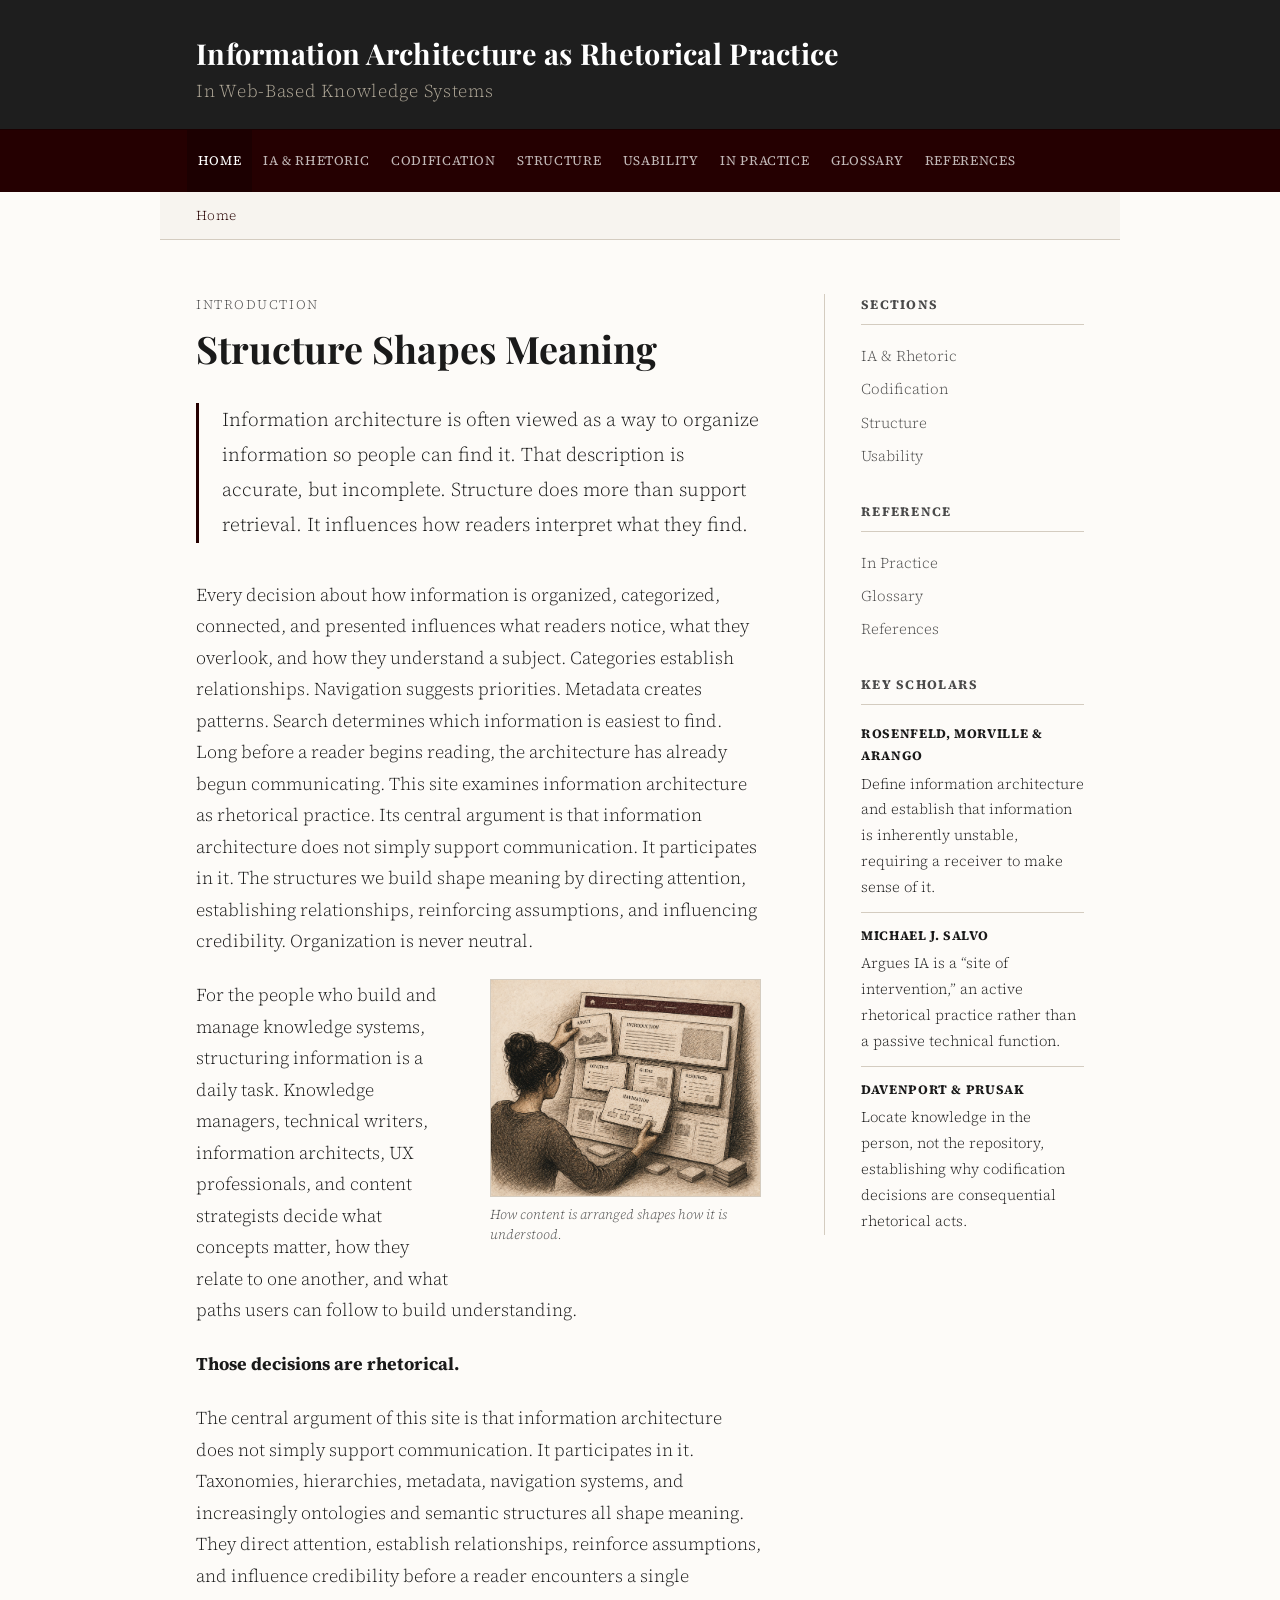
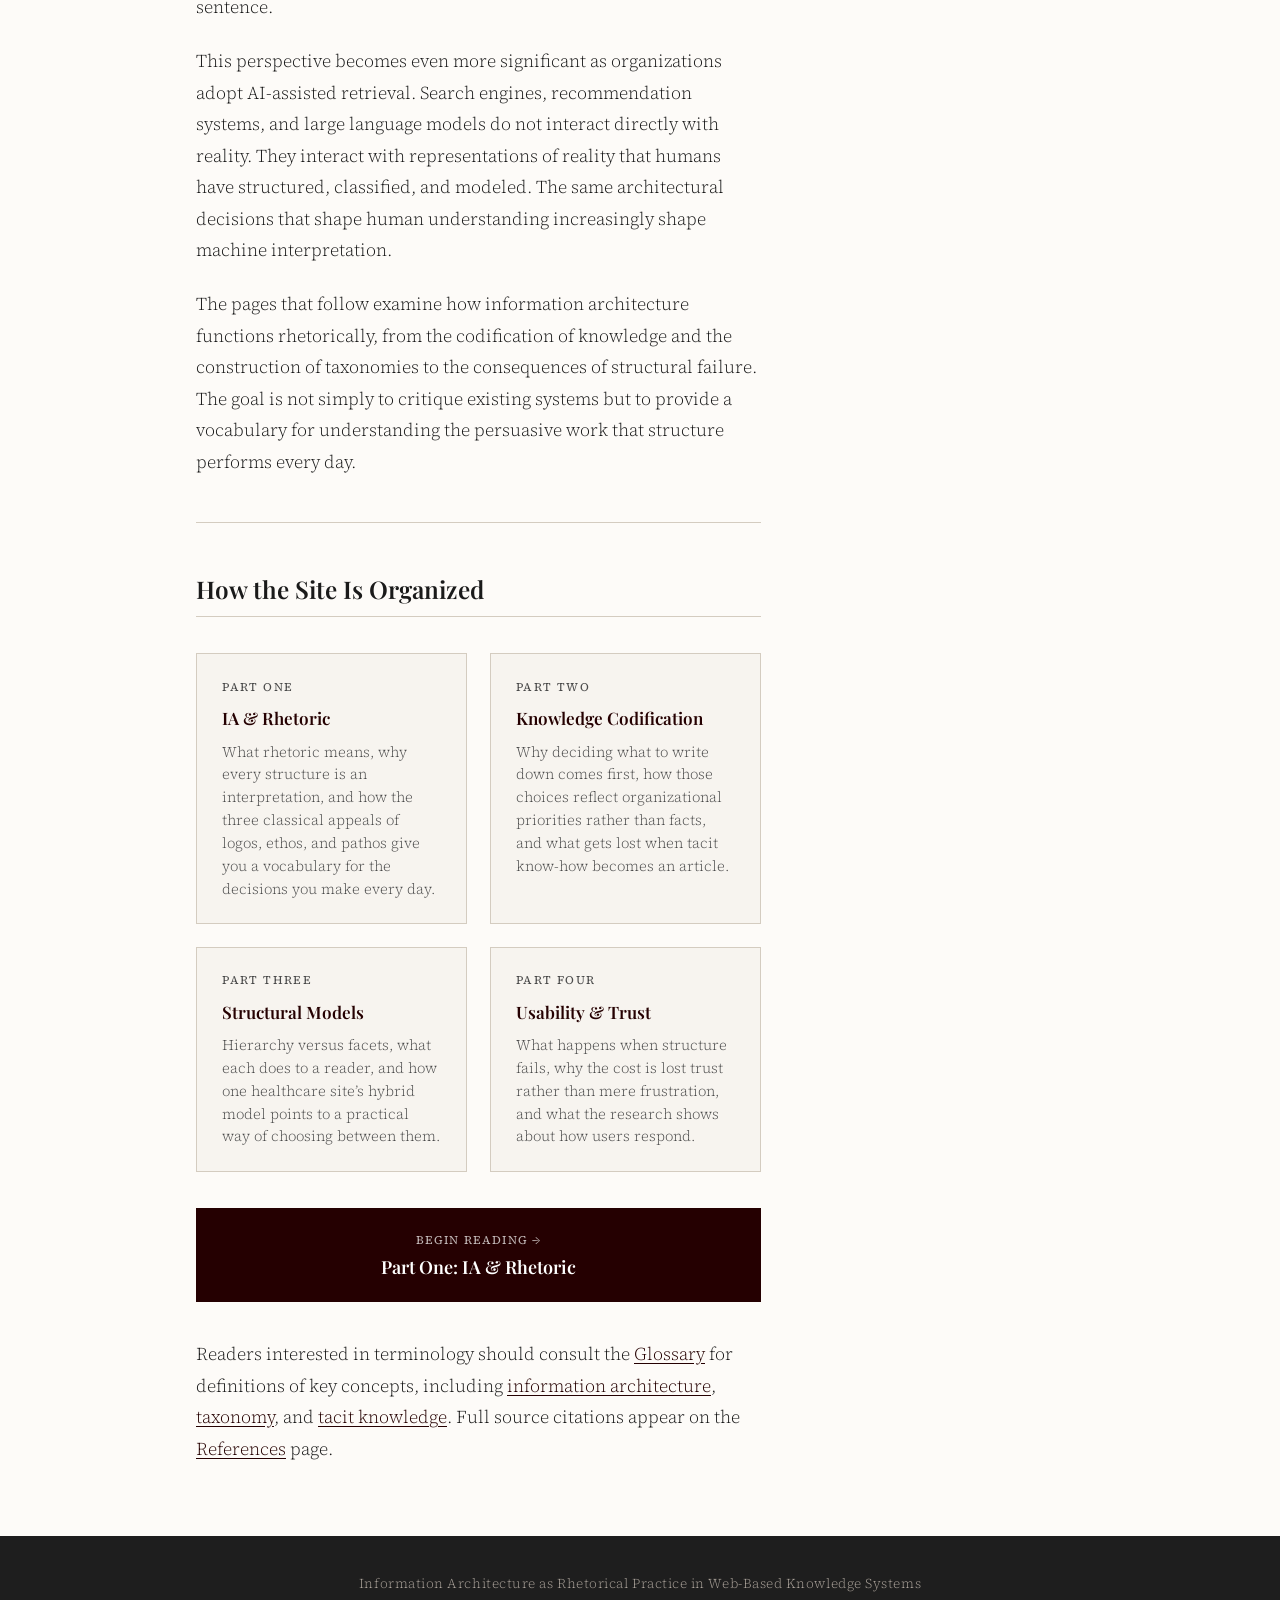
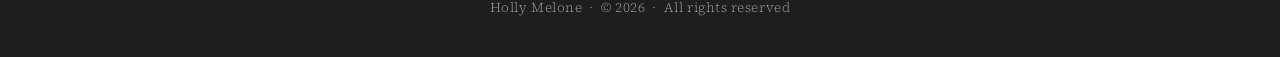
==== index.html @ 1fc8efa9 "Update index.html" ====
<!DOCTYPE html>
<html lang="en">
<head>
  <meta charset="UTF-8">
  <meta name="viewport" content="width=device-width, initial-scale=1.0">
  <meta name="description" content="An exploration of information architecture as rhetorical practice in web-based knowledge systems.">
  <meta name="author" content="Holly Melone">
  <meta name="copyright" content="© 2026. All rights reserved.">
  <meta name="keywords" content="information architecture, rhetoric, knowledge management, technical communication, web design">
  <title>Information Architecture as Rhetorical Practice</title>
  <link rel="stylesheet" href="style.css">
</head>
<body>
  <a class="skip-link" href="#main-content">Skip to main content</a>

  <header id="site-header">
    <div class="header-inner">
      <a class="site-title" href="index.html">Information Architecture as Rhetorical Practice</a>
      <p class="site-subtitle">In Web-Based Knowledge Systems</p>
    </div>
  </header>

  <nav id="main-nav" aria-label="Main navigation">
    <ul>
      <li><a href="index.html" class="active">Home</a></li>
      <li><a href="ia-and-rhetoric.html">IA &amp; Rhetoric</a></li>
      <li><a href="knowledge-codification.html">Codification</a></li>
      <li><a href="structural-models.html">Structure</a></li>
      <li><a href="usability-trust.html">Usability</a></li>
      <li><a href="ia-demo.html">In Practice</a></li>
      <li><a href="glossary.html">Glossary</a></li>
      <li><a href="works-cited.html">References</a></li>
    </ul>
  </nav>

  <nav class="breadcrumbs" aria-label="Breadcrumb">
    <span>Home</span>
  </nav>

  <div class="page-wrap">
    <main id="main-content">
      <p class="section-label">Introduction</p>
      <h1>Structure Shapes Meaning</h1>

      <p class="lede">Information architecture is often viewed as a way to organize information so people can find it. That description is accurate, but incomplete. Structure does more than support retrieval. It influences how readers interpret what they find.</p>

      <p>Every decision about how information is organized, categorized, connected, and presented influences what readers notice, what they overlook, and how they understand a subject. Categories establish relationships. Navigation suggests priorities. Metadata creates patterns. Search determines which information is easiest to find. Long before a reader begins reading, the architecture has already begun communicating.

        This site examines information architecture as rhetorical practice. Its central argument is that information architecture does not simply support communication. It participates in it. The structures we build shape meaning by directing attention, establishing relationships, reinforcing assumptions, and influencing credibility. Organization is never neutral.</p>

      <figure class="float-right" style="width:48%; margin: 0 0 1.25rem 1.75rem;">
        <img src="images/shaping_info.png" alt="A person arranging labeled content cards onto a website wireframe board, illustrating information architecture as an active design practice" style="width:100%; height:auto; display:block;">
        <figcaption>How content is arranged shapes how it is understood.</figcaption>
      </figure>
      
      <p>For the people who build and manage knowledge systems, structuring information is a daily task. Knowledge managers, technical writers, information architects, UX professionals, and content strategists decide what concepts matter, how they relate to one another, and what paths users can follow to build understanding.</p>

      <p><strong>Those decisions are rhetorical.</strong></p>

      <p>The central argument of this site is that information architecture does not simply support communication. It participates in it. Taxonomies, hierarchies, metadata, navigation systems, and increasingly ontologies and semantic structures all shape meaning. They direct attention, establish relationships, reinforce assumptions, and influence credibility before a reader encounters a single sentence.</p>

      <p>This perspective becomes even more significant as organizations adopt AI-assisted retrieval. Search engines, recommendation systems, and large language models do not interact directly with reality. They interact with representations of reality that humans have structured, classified, and modeled. The same architectural decisions that shape human understanding increasingly shape machine interpretation.</p>

      <p>The pages that follow examine how information architecture functions rhetorically, from the codification of knowledge and the construction of taxonomies to the consequences of structural failure. The goal is not simply to critique existing systems but to provide a vocabulary for understanding the persuasive work that structure performs every day.</p>

      <hr class="rule">

      <h2>How the Site Is Organized</h2>

      <div class="topic-grid">
        <a class="topic-card" href="ia-and-rhetoric.html">
          <span class="topic-card-num">Part One</span>
          <h3>IA &amp; Rhetoric</h3>
          <p>What rhetoric means, why every structure is an interpretation, and how the three classical appeals of logos, ethos, and pathos give you a vocabulary for the decisions you make every day.</p>
        </a>
        <a class="topic-card" href="knowledge-codification.html">
          <span class="topic-card-num">Part Two</span>
          <h3>Knowledge Codification</h3>
          <p>Why deciding what to write down comes first, how those choices reflect organizational priorities rather than facts, and what gets lost when tacit know-how becomes an article.</p>
        </a>
        <a class="topic-card" href="structural-models.html">
          <span class="topic-card-num">Part Three</span>
          <h3>Structural Models</h3>
          <p>Hierarchy versus facets, what each does to a reader, and how one healthcare site&rsquo;s hybrid model points to a practical way of choosing between them.</p>
        </a>
        <a class="topic-card" href="usability-trust.html">
          <span class="topic-card-num">Part Four</span>
          <h3>Usability &amp; Trust</h3>
          <p>What happens when structure fails, why the cost is lost trust rather than mere frustration, and what the research shows about how users respond.</p>
        </a>
      </div>

      <p class="start-cta">
        <a href="ia-and-rhetoric.html">
          <span class="cta-direction">Begin Reading &rarr;</span>
          <span class="cta-title">Part One: IA &amp; Rhetoric</span>
        </a>
      </p>

      <p>Readers interested in terminology should consult the <a href="glossary.html">Glossary</a> for definitions of key concepts, including <a href="glossary.html#information-architecture">information architecture</a>, <a href="glossary.html#taxonomy">taxonomy</a>, and <a href="glossary.html#tacit-knowledge">tacit knowledge</a>. Full source citations appear on the <a href="works-cited.html">References</a> page.</p>
    </main>

    <aside class="sidebar" aria-label="Site sidebar">
      <h4>Sections</h4>
      <ul>
        <li><a href="ia-and-rhetoric.html">IA &amp; Rhetoric</a></li>
        <li><a href="knowledge-codification.html">Codification</a></li>
        <li><a href="structural-models.html">Structure</a></li>
        <li><a href="usability-trust.html">Usability</a></li>
      </ul>

      <h4>Reference</h4>
      <ul>
        <li><a href="ia-demo.html">In Practice</a></li>
      <li><a href="glossary.html">Glossary</a></li>
        <li><a href="works-cited.html">References</a></li>
      </ul>

      <h4>Key Scholars</h4>
      <div class="key-term-ref">
        <strong>Rosenfeld, Morville &amp; Arango</strong>
        Define information architecture and establish that information is inherently unstable, requiring a receiver to make sense of it.
      </div>
      <div class="key-term-ref">
        <strong>Michael J. Salvo</strong>
        Argues IA is a &ldquo;site of intervention,&rdquo; an active rhetorical practice rather than a passive technical function.
      </div>
      <div class="key-term-ref">
        <strong>Davenport &amp; Prusak</strong>
        Locate knowledge in the person, not the repository, establishing why codification decisions are consequential rhetorical acts.
      </div>
    </aside>
  </div>

  <footer>
    <p>Information Architecture as Rhetorical Practice in Web-Based Knowledge Systems</p>
    <p>Holly Melone &nbsp;·&nbsp; © 2026 &nbsp;·&nbsp; All rights reserved</p>
  </footer>

</body>
</html>
---- style.css ----
/* ============================================================
   Information Architecture as Rhetorical Practice
   Shared Stylesheet — style.css
   ============================================================ */

@import url('https://fonts.googleapis.com/css2?family=Playfair+Display:ital,wght@0,400;0,600;0,700;1,400&family=Source+Serif+4:ital,opsz,wght@0,8..60,300;0,8..60,400;0,8..60,600;1,8..60,300;1,8..60,400&family=Source+Code+Pro:wght@400;600&display=swap');

/* ── Accessibility: skip link & focus indicators ──
   Skip link lets keyboard users bypass the nav and land in main content
   on every page. Hidden until focused, then appears at top-left.
   Custom focus rings ensure every interactive element has a visible
   focus indicator meeting WCAG 2.4.7. */

.skip-link {
  position: absolute;
  top: 0;
  left: 0;
  background: #250001;
  color: #fff;
  padding: 0.65rem 1rem;
  font-family: 'Source Serif 4', Georgia, serif;
  font-size: 0.85rem;
  letter-spacing: 0.05em;
  z-index: 1000;
  transform: translateY(-150%);
  transition: transform 0.15s;
  text-decoration: none;
}

.skip-link:focus {
  transform: translateY(0);
  color: #fff;
  outline: 2px solid #fff;
  outline-offset: -4px;
}

a:focus-visible,
button:focus-visible,
[tabindex]:focus-visible {
  outline: 2px solid #250001;
  outline-offset: 3px;
  border-radius: 1px;
}

header a:focus-visible,
nav#main-nav a:focus-visible,
footer a:focus-visible,
.article-pagination a:focus-visible,
.start-cta a:focus-visible,
.demo-btn:focus-visible {
  outline-color: #f7f4ef;
}

/* ── Variables ── */
:root {
  --ink:        #1a1a1a;
  --ink-light:  #4a4a4a;
  --rule:       #c8bfb0;
  --cream:      #f7f4ef;
  --paper:      #fdfbf8;
  --accent:     #250001;       /* rich mahogany — contrast 18.1:1, WCAG AAA */
  --accent-mid: #3d0002;       /* darker mahogany for hover */
  --nav-accent: #250001;       /* mahogany nav bar */
  --nav-bg:     #1e1e1e;
  --nav-text:   #e8e2d9;
  --nav-hover:  #e8c4c4;       /* warm light for nav hover */
  --pull-bg:    #f0ebe3;
  --border-fine:#d4ccc0;

  --font-display: 'Playfair Display', Georgia, serif;
  --font-body:    'Source Serif 4', Georgia, serif;
  --font-mono:    'Source Code Pro', monospace;

  --max-w: 960px;
  --content-w: 680px;
}

/* ── Reset ── */
*, *::before, *::after { box-sizing: border-box; margin: 0; padding: 0; }

html { font-size: 18px; scroll-behavior: smooth; }

body {
  font-family: var(--font-body);
  font-weight: 300;
  color: var(--ink);
  background-color: var(--paper);
  line-height: 1.75;
}

/* ── Links ── */
a { color: var(--accent); text-decoration: underline; text-underline-offset: 3px; }
a:hover { color: var(--accent-mid); }

/* ── Header ── */
#site-header {
  background-color: var(--nav-bg);
  padding: 0;
}

.header-inner {
  max-width: var(--max-w);
  margin: 0 auto;
  padding: 2rem 2rem 1.25rem;
  display: flex;
  flex-direction: column;
  gap: 0.25rem;
}

.site-title {
  font-family: var(--font-display);
  font-size: 1.6rem;
  font-weight: 700;
  color: #fff;
  letter-spacing: 0.01em;
  text-decoration: none;
  line-height: 1.2;
}

.site-title:hover { color: var(--nav-hover); }

.site-subtitle {
  font-family: var(--font-body);
  font-size: 1rem;
  font-weight: 300;
  color: #b0a898;
  letter-spacing: 0.04em;
}

/* ── Navigation Bar ── */
#main-nav {
  background-color: var(--nav-accent);
  border-top: 1px solid #1a0001;
}

#main-nav ul {
  max-width: var(--max-w);
  margin: 0 auto;
  list-style: none;
  display: flex;
  flex-wrap: wrap;
  padding: 0 1.5rem;
}

#main-nav ul li a {
  display: block;
  padding: 1.1rem 0.6rem;
  color: rgba(255,255,255,0.72);
  font-family: var(--font-body);
  font-size: 0.72rem;
  font-weight: 400;
  letter-spacing: 0.05em;
  text-transform: uppercase;
  text-decoration: none;
  transition: background 0.15s, color 0.15s;
}

#main-nav ul li a:hover,
#main-nav ul li a.active {
  background-color: rgba(0,0,0,0.25);
  color: #fff;
}

/* ── Breadcrumbs ── */
.breadcrumbs {
  max-width: var(--max-w);
  margin: 0 auto;
  padding: 0.65rem 2rem;
  font-size: 0.75rem;
  color: var(--ink-light);
  letter-spacing: 0.03em;
  border-bottom: 1px solid var(--border-fine);
  background: var(--cream);
}

.breadcrumbs a { color: var(--ink-light); }
.breadcrumbs span { color: var(--accent); }

/* ── Page Layout ── */
.page-wrap {
  max-width: var(--max-w);
  margin: 0 auto;
  padding: 3rem 2rem 4rem;
  display: grid;
  grid-template-columns: 1fr 260px;
  gap: 3.5rem;
  align-items: start;
}

.page-wrap.full-width {
  grid-template-columns: 1fr;
  max-width: var(--content-w);
}

/* ── Main Content ── */
main h1 {
  font-family: var(--font-display);
  font-size: 2.1rem;
  font-weight: 700;
  line-height: 1.2;
  margin-bottom: 1.75rem;
  color: var(--ink);
}

main h2 {
  font-family: var(--font-display);
  font-size: 1.35rem;
  font-weight: 600;
  margin: 2.5rem 0 0.85rem;
  color: var(--ink);
  padding-bottom: 0.3rem;
  border-bottom: 1px solid var(--border-fine);
}

main h3 {
  font-family: var(--font-display);
  font-size: 1.05rem;
  font-weight: 600;
  font-style: italic;
  margin: 1.75rem 0 0.6rem;
  color: var(--ink-light);
}

main p { margin-bottom: 1.25rem; }

main p:last-child { margin-bottom: 0; }

/* When a paragraph follows a .clearfix wrapper (which contains a
   floated figure), the clearfix's table-display ::after can swallow
   the previous paragraph's bottom margin, making the next paragraph
   look glued to the one above. Restore explicit top breathing room. */
main .clearfix + p { margin-top: 1.25rem; }

/* ── Intro / Lede ── */
.lede {
  font-size: 1.08rem;
  line-height: 1.8;
  color: var(--ink);
  border-left: 3px solid var(--accent);
  padding-left: 1.25rem;
  margin-bottom: 2rem;
}

/* ── Topic Cards (Home) ── */
.topic-grid {
  display: grid;
  grid-template-columns: 1fr 1fr;
  gap: 1.25rem;
  margin: 2rem 0;
}

.topic-card {
  border: 1px solid var(--border-fine);
  background: var(--cream);
  padding: 1.25rem 1.4rem;
  text-decoration: none;
  color: var(--ink);
  transition: border-color 0.15s, box-shadow 0.15s;
  display: block;
}

.topic-card:hover {
  border-color: var(--accent);
  box-shadow: 0 2px 8px rgba(139,26,26,0.1);
  color: var(--ink);
  text-decoration: none;
}

.topic-card-num {
  display: block;
  font-family: var(--font-body);
  font-size: 0.65rem;
  font-weight: 400;
  letter-spacing: 0.12em;
  text-transform: uppercase;
  color: var(--ink-light);
  margin-bottom: 0.35rem;
}

.topic-card h3 {
  font-family: var(--font-display);
  font-size: 0.95rem;
  font-weight: 600;
  font-style: normal;
  margin: 0 0 0.4rem;
  color: var(--accent);
}

.topic-card p {
  font-size: 0.82rem;
  line-height: 1.55;
  color: var(--ink-light);
  margin: 0;
}

/* Start-here call to action below the topic grid. The argument is
   designed to be read in sequence; this catches the reader who is
   ready to begin. Same visual language as the article pagination
   buttons so the whole site speaks one button vocabulary. */
.start-cta {
  margin: 1.75rem 0 2rem;
  padding: 0;
  background: transparent;
}

.start-cta a {
  display: block;
  padding: 1.25rem 1.5rem;
  background: var(--accent);
  color: #fff;
  text-decoration: none;
  text-align: center;
  transition: background 0.15s, box-shadow 0.15s;
}

.start-cta a:hover {
  background: #3d0001;
  color: #fff;
  text-decoration: none;
  box-shadow: 0 2px 10px rgba(37, 0, 1, 0.18);
}

.start-cta .cta-direction {
  display: block;
  font-family: var(--font-body);
  font-size: 0.65rem;
  font-weight: 400;
  letter-spacing: 0.1em;
  text-transform: uppercase;
  color: rgba(255, 255, 255, 0.72);
  margin-bottom: 0.3rem;
}

.start-cta .cta-title {
  display: block;
  font-family: var(--font-display);
  font-size: 1rem;
  font-weight: 600;
  color: #fff;
  line-height: 1.3;
}

/* ── Inline pagination at the bottom of each article ──
   Catches the reader at the moment they finish reading and decides
   what to do next. Two buttons — previous and next — both mahogany
   filled to match the homepage CTA. One unified button vocabulary
   across the whole site. */
.article-pagination {
  display: grid;
  grid-template-columns: 1fr 1fr;
  gap: 1rem;
  margin: 3rem 0 0;
  padding-top: 2rem;
  border-top: 1px solid var(--border-fine);
}

.article-pagination a {
  display: block;
  padding: 1.25rem 1.5rem;
  background: var(--accent);
  color: #fff;
  text-decoration: none;
  transition: background 0.15s, box-shadow 0.15s;
}

.article-pagination a:hover {
  background: #3d0001;
  color: #fff;
  text-decoration: none;
  box-shadow: 0 2px 10px rgba(37, 0, 1, 0.18);
}

.article-pagination .pagination-direction {
  display: block;
  font-family: var(--font-body);
  font-size: 0.65rem;
  font-weight: 400;
  letter-spacing: 0.1em;
  text-transform: uppercase;
  color: rgba(255, 255, 255, 0.72);
  margin-bottom: 0.3rem;
}

.article-pagination .pagination-title {
  display: block;
  font-family: var(--font-display);
  font-size: 1rem;
  font-weight: 600;
  color: #fff;
  line-height: 1.3;
}

.article-pagination .pagination-prev {
  text-align: left;
}

.article-pagination .pagination-next {
  text-align: right;
}

/* Wrapper for pagination on pages that don't use .page-wrap > main
   (IA Demo, Glossary, Works Cited). Gives the pagination buttons the
   same max-width and horizontal padding as the page content above. */
.page-pagination-wrap {
  max-width: var(--content-w);
  margin: 0 auto;
  padding: 0 2rem 3rem;
}

.page-pagination-wrap .article-pagination {
  margin-top: 0;
}

/* ── Pull Quotes ── */
.pull-quote {
  float: right;
  width: 44%;
  margin: 0.5rem 0 1.5rem 2rem;
  padding: 1.1rem 1.3rem;
  background: var(--pull-bg);
  border-left: 4px solid var(--accent);
  font-family: var(--font-display);
  font-size: 1.0rem;
  font-style: italic;
  line-height: 1.55;
  color: var(--ink);
  clear: right;
}

.pull-quote cite {
  display: block;
  font-family: var(--font-body);
  font-size: 0.72rem;
  font-style: normal;
  letter-spacing: 0.05em;
  text-transform: uppercase;
  color: var(--ink-light);
  margin-top: 0.65rem;
}

/* ── Figures & Graphics ── */
figure {
  margin: 1.5rem 0 2rem;
}

figure.float-left {
  float: left;
  width: 42%;
  margin: 0.5rem 2rem 1.25rem 0;
}

figure.float-right {
  float: right;
  width: 42%;
  margin: 0.5rem 0 1.25rem 2rem;
}

figure img {
  width: 100%;
  height: auto;
  display: block;
  border: 1px solid var(--border-fine);
}

/* Safety net: any image inside main is capped to its container's width.
   Prevents intrinsic-width images from overflowing the viewport on mobile
   when they lack width/height attributes. */
main img {
  max-width: 100%;
  height: auto;
}

/* Defensive backstop against horizontal scroll on mobile. Even with the
   min-width: 0 fix on main below, this catches any future overflow caused
   by long strings, tables, or content we have not anticipated. Scoped to
   mobile only because overflow-x: hidden can interfere with position: sticky
   on some browsers, and the desktop TOC sidebar relies on sticky. */
@media (max-width: 720px) {
  html, body {
    overflow-x: hidden;
    max-width: 100%;
  }
}

figcaption {
  font-size: 0.75rem;
  color: var(--ink-light);
  line-height: 1.5;
  margin-top: 0.45rem;
  font-style: italic;
}

.clearfix::after {
  content: "";
  display: table;
  clear: both;
}

/* ── Sidebar ── */
aside.sidebar {
  border-left: 1px solid var(--border-fine);
  padding-left: 2rem;
  position: sticky;
  top: 2rem;
}

.sidebar h4 {
  font-family: var(--font-body);
  font-size: 0.72rem;
  letter-spacing: 0.1em;
  text-transform: uppercase;
  color: var(--ink-light);
  margin-bottom: 1rem;
  padding-bottom: 0.4rem;
  border-bottom: 1px solid var(--border-fine);
}

.sidebar ul {
  list-style: none;
  margin-bottom: 1.75rem;
}

.sidebar ul li {
  font-size: 0.83rem;
  margin-bottom: 0.4rem;
}

.sidebar ul li a {
  color: var(--ink-light);
  text-decoration: none;
}

.sidebar ul li a:hover { color: var(--accent); text-decoration: underline; }

/* ── On This Page (TOC block) ──
   Promoted to primary navigation: stronger heading, accent rule on the
   left, larger link text, and an active state driven by the scroll-spy
   script that reports which section is currently in view.
*/
.toc {
  border-left: 3px solid var(--accent);
  padding: 0.25rem 0 0.25rem 1.1rem;
  margin-bottom: 2rem;
  margin-left: -0.25rem;
}

.toc-heading {
  font-family: var(--font-display);
  font-size: 0.95rem;
  font-weight: 600;
  font-style: normal;
  letter-spacing: 0;
  text-transform: none;
  color: var(--accent);
  margin: 0 0 0.7rem;
  padding: 0;
  border: none;
}

.toc ul {
  list-style: none;
  margin: 0;
  padding: 0;
}

.toc li {
  font-size: 0.85rem;
  line-height: 1.45;
  margin: 0;
}

.toc a {
  display: block;
  padding: 0.32rem 0.75rem;
  margin-left: -0.75rem;
  color: var(--ink-light);
  text-decoration: none;
  border-left: 2px solid transparent;
  transition: color 0.15s, background 0.15s, border-color 0.15s;
}

.toc a:hover {
  color: var(--accent);
  text-decoration: none;
  background: rgba(37, 0, 1, 0.04);
}

.toc a.is-active {
  color: var(--accent);
  background: rgba(37, 0, 1, 0.06);
  border-left-color: var(--accent);
  font-weight: 400;
}

/* Demote the secondary sidebar sections so the visual hierarchy makes
   it clear: "On this page" is the active navigation tool; "Key Terms"
   below it is reference content. Sequential navigation lives at the
   bottom of each article in the pagination buttons, not in the sidebar. */
.sidebar-section {
  margin-top: 1.75rem;
}

.sidebar-section h4 {
  font-size: 0.66rem;
  color: var(--ink-light);
  opacity: 0.85;
}

.key-term-ref {
  font-size: 0.82rem;
  padding-bottom: 0.65rem;
  margin-bottom: 0.65rem;
  border-bottom: 1px solid var(--border-fine);
}

.key-term-ref:last-child {
  border-bottom: none;
  margin-bottom: 0;
  padding-bottom: 0;
}

.key-term-ref strong {
  display: block;
  font-family: var(--font-body);
  font-size: 0.72rem;
  letter-spacing: 0.05em;
  text-transform: uppercase;
  color: var(--ink);
  margin-bottom: 0.2rem;
}

/* When a user clicks an anchor link in the TOC, the target heading
   should land with breathing room rather than flush against the top
   of the viewport. */
main h2[id] {
  scroll-margin-top: 2rem;
}

/* ── Glossary ── */
.glossary-entry {
  margin-bottom: 2rem;
  padding-bottom: 1.75rem;
  border-bottom: 1px solid var(--border-fine);
}

.glossary-entry:last-child { border-bottom: none; }

.glossary-entry dt {
  font-family: var(--font-display);
  font-size: 1.1rem;
  font-weight: 600;
  color: var(--accent);
  margin-bottom: 0.4rem;
}

.glossary-entry dd {
  font-size: 0.92rem;
  line-height: 1.7;
  color: var(--ink);
  margin-left: 0;
}

/* ── Works Cited ── */
.works-cited ol {
  list-style: none;
  counter-reset: none;
  padding: 0;
}

.citation {
  padding-left: 2.5rem;
  text-indent: -2.5rem;
  margin-bottom: 1.5rem;
  font-size: 0.9rem;
  line-height: 1.7;
}

/* ── Footer ── */
footer {
  background-color: var(--nav-bg);
  color: #a8a098;
  font-size: 0.75rem;
  padding: 2rem;
  text-align: center;
  letter-spacing: 0.04em;
  line-height: 1.8;
}

footer a { color: #c8c0b8; }

/* ── Utilities ── */
.section-label {
  font-size: 0.72rem;
  letter-spacing: 0.12em;
  text-transform: uppercase;
  color: var(--ink-light);
  margin-bottom: 0.5rem;
}

hr.rule {
  border: none;
  border-top: 1px solid var(--border-fine);
  margin: 2.5rem 0;
}

/* ── Responsive ── */
@media (max-width: 720px) {
  .page-wrap {
    grid-template-columns: 1fr;
    padding: 2rem 1.25rem 3rem;
  }

  /* Critical: main is a grid item, and grid items default to min-width: auto,
     meaning they expand to fit their content's minimum width. The sticky mobile
     TOC inside main has white-space:nowrap on the current-section label, which
     would otherwise force main to grow as wide as the longest section name,
     pushing the whole page horizontally as the user scrolls between sections.
     min-width: 0 lets main shrink and lets text-overflow:ellipsis take effect. */
  .page-wrap > main {
    min-width: 0;
  }

  aside.sidebar {
    border-left: none;
    border-top: 1px solid var(--border-fine);
    padding-left: 0;
    padding-top: 2rem;
    position: static;
  }

  /* On mobile the sidebar lives below the article. The TOC's accent
     rule and scroll-spy active state are less meaningful here since
     the user has already read past the headings — but the structure
     still serves as a recap of the argument. */
  .toc {
    margin-left: 0;
    padding-left: 1rem;
  }

  /* Stack pagination cards on mobile so they don't crowd each other */
  .article-pagination {
    grid-template-columns: 1fr;
  }

  .article-pagination .pagination-prev,
  .article-pagination .pagination-next {
    text-align: left;
  }

  /* Topic grid stacks single column on mobile */
  .topic-grid { grid-template-columns: 1fr; }

  .start-cta {
    padding: 0.85rem 1rem;
  }

  .pull-quote {
    float: none;
    width: 100%;
    margin: 1.5rem 0;
  }

  figure.float-left,
  figure.float-right {
    float: none;
    width: 100%;
    margin: 1.5rem 0;
  }

  main h1 { font-size: 1.7rem; }
  #main-nav ul { padding: 0 0.75rem; }
}

/* ============================================================
   MOBILE STICKY TOC — appears below masthead at ≤720px.
   Injected by scroll-spy.js when a .toc exists on the page.
   Collapsed: a thin bar showing "On this page · [current section] ▾"
   Expanded:  a full panel listing every section, current highlighted.
   Desktop: never appears (display: none above the breakpoint).
   ============================================================ */
.toc-mobile { display: none; }

@media (max-width: 720px) {
  /* Hide the desktop TOC entirely on mobile; the sticky version replaces it. */
  .sidebar > .toc { display: none; }

  .toc-mobile {
    display: block;
    position: sticky;
    top: 0;
    z-index: 80;
    width: 100%;
    min-width: 0;
    background: var(--paper);
    border-bottom: 1px solid var(--border-fine);
    /* Small shadow so it lifts off content as user scrolls under it */
    box-shadow: 0 1px 0 rgba(37, 0, 1, 0.04), 0 4px 12px rgba(37, 0, 1, 0.04);
  }

  /* The always-visible "trigger" bar */
  .toc-mobile-trigger {
    display: flex;
    align-items: center;
    gap: 0.6rem;
    width: 100%;
    min-width: 0;
    padding: 0.75rem 1rem;
    background: transparent;
    border: 0;
    text-align: left;
    font-family: 'Source Serif 4', Georgia, serif;
    font-size: 0.9rem;
    line-height: 1.3;
    color: var(--ink);
    cursor: pointer;
  }
  .toc-mobile-trigger .toc-m-label {
    font-family: 'Playfair Display', Georgia, serif;
    font-size: 0.78rem;
    font-weight: 600;
    text-transform: uppercase;
    letter-spacing: 0.08em;
    color: var(--accent);
    flex-shrink: 0;
  }
  .toc-mobile-trigger .toc-m-divider {
    color: var(--border-fine);
    flex-shrink: 0;
  }
  .toc-mobile-trigger .toc-m-current {
    flex: 1;
    color: var(--ink);
    font-weight: 600;
    /* Truncate if too long */
    overflow: hidden;
    text-overflow: ellipsis;
    white-space: nowrap;
  }
  .toc-mobile-trigger .toc-m-chevron {
    flex-shrink: 0;
    color: var(--accent);
    font-size: 0.7rem;
    transition: transform 0.2s ease;
  }
  .toc-mobile[aria-expanded="true"] .toc-m-chevron {
    transform: rotate(180deg);
  }

  /* The expanded panel — slides down below the trigger */
  .toc-mobile-panel {
    display: none;
    padding: 0.25rem 1rem 1rem;
    border-top: 1px solid var(--border-fine);
    background: var(--paper);
    max-height: 60vh;
    overflow-y: auto;
  }
  .toc-mobile[aria-expanded="true"] .toc-mobile-panel {
    display: block;
  }
  .toc-mobile-panel ul {
    list-style: none;
    padding: 0;
    margin: 0.5rem 0 0;
  }
  .toc-mobile-panel li {
    margin: 0;
  }
  .toc-mobile-panel a {
    display: block;
    padding: 0.55rem 0.4rem 0.55rem 0.7rem;
    font-family: 'Source Serif 4', Georgia, serif;
    font-size: 0.95rem;
    line-height: 1.35;
    color: var(--ink);
    text-decoration: none;
    border-left: 3px solid transparent;
    transition: background 0.15s, border-color 0.15s, color 0.15s;
  }
  .toc-mobile-panel a:hover,
  .toc-mobile-panel a:focus-visible {
    background: rgba(37, 0, 1, 0.04);
    color: var(--accent);
  }
  /* The currently-read section, highlighted */
  .toc-mobile-panel a.is-active {
    border-left-color: var(--accent);
    color: var(--accent);
    font-weight: 600;
    background: rgba(37, 0, 1, 0.03);
  }
}

@media (prefers-reduced-motion: reduce) {
  .toc-mobile-trigger .toc-m-chevron { transition: none; }
}

/* ============================================================
   HOMEPAGE: lead pull-quote + argument map
   ============================================================ */

/* The homepage's opening flourish. The line that distills the
   site's thesis into one sentence. Centered display italic, no
   rule, so it doesn't double up on the .lede paragraph below
   (which already carries the accent rule). Reads as the page's
   first "moment" rather than a callout box. */
.lede-pull {
  font-family: 'Playfair Display', Georgia, serif;
  font-size: 1.7rem;
  font-style: italic;
  font-weight: 400;
  line-height: 1.32;
  letter-spacing: -0.005em;
  color: var(--accent);
  max-width: 36ch;
  margin: 1.5rem 0 2.75rem;
}

/* The four-part argument map, presented side-by-side with an
   intro on the left and the cards on the right. Two columns at
   desktop width, single column on mobile. */
.argument-section {
  display: grid;
  grid-template-columns: minmax(0, 1fr) minmax(0, 1.45fr);
  gap: 2.5rem;
  align-items: start;
  margin: 2.25rem 0 2.5rem;
}
.argument-section .argument-intro {
  position: sticky;
  top: 1.5rem;
}
.argument-section .argument-intro h2 {
  font-family: 'Playfair Display', Georgia, serif;
  font-size: 1.65rem;
  font-weight: 600;
  font-style: normal;
  line-height: 1.15;
  margin: 0 0 0.75rem;
  color: var(--ink);
}
.argument-section .argument-intro p {
  font-size: 1rem;
  line-height: 1.65;
  color: var(--ink);
  margin: 0;
}

.argument-map {
  list-style: none;
  padding: 0;
  margin: 0;
  counter-reset: argpt;
  display: grid;
  gap: 0.6rem;
}
.argument-map li {
  counter-increment: argpt;
  position: relative;
  padding: 1rem 1.15rem 1rem 4rem;
  background: var(--paper);
  border: 1px solid var(--border-fine);
  border-left: 3px solid var(--accent);
  font-size: 0.94rem;
  line-height: 1.55;
  color: var(--ink);
}
.argument-map li::before {
  content: counter(argpt, decimal-leading-zero);
  position: absolute;
  left: 1.15rem;
  top: 0.95rem;
  font-family: 'Playfair Display', Georgia, serif;
  font-size: 1.55rem;
  font-weight: 600;
  font-style: italic;
  color: var(--accent);
  line-height: 1;
  letter-spacing: -0.02em;
}
.argument-map li strong {
  display: block;
  color: var(--ink);
  font-family: 'Source Serif 4', Georgia, serif;
  font-weight: 600;
  font-size: 1rem;
  margin-bottom: 0.25rem;
}

@media (max-width: 880px) {
  .argument-section {
    grid-template-columns: 1fr;
    gap: 1.5rem;
  }
  .argument-section .argument-intro {
    position: static;
  }
}

@media (max-width: 720px) {
  .lede-pull {
    font-size: 1.35rem;
    margin: 1.25rem auto 2rem;
  }
  .argument-map li {
    padding: 0.95rem 1rem 0.95rem 3.5rem;
    font-size: 0.92rem;
  }
  .argument-map li::before {
    left: 1rem;
    top: 0.85rem;
    font-size: 1.4rem;
  }
  .argument-map li strong {
    font-size: 0.98rem;
  }
}

/* ============================================================
   DEMO PAGE: "Relates to" connector notes
   Small text inside each demo card that ties the demo back to
   the section of the paper it demonstrates.
   ============================================================ */
.demo-relates {
  margin-top: 1rem;
  padding-top: 0.65rem;
  border-top: 1px solid var(--border-fine);
  font-size: 0.85rem;
  color: var(--ink);
  line-height: 1.45;
}
.demo-relates strong {
  color: var(--accent);
  font-weight: 600;
}

/* ============================================================
   GLOSSARY: "Why this matters" notes
   Per-term one-sentence note tying the concept to the
   site's argument.
   ============================================================ */
.why-matters {
  margin-top: 0.85rem;
  padding-top: 0.7rem;
  border-top: 1px solid var(--border-fine);
  font-size: 0.92rem;
  line-height: 1.55;
  color: var(--ink);
}
.why-matters strong {
  color: var(--accent);
  font-weight: 600;
}

/* ============================================================
   REFERENCES: per-source notes
   One-sentence description of what each source contributes
   and where it appears in the site's argument.
   ============================================================ */
.citation-note {
  display: block;
  margin-top: 0.4rem;
  margin-left: 1.25rem;
  font-size: 0.88rem;
  line-height: 1.55;
  color: var(--ink-light);
  font-style: italic;
}

/* Topic-card summary subhead - sits between the H3 and the body
   description, presented as italic Playfair in accent color so it
   reads as a tagline rather than running into the body prose. */
.topic-card-summary {
  font-family: 'Playfair Display', Georgia, serif;
  font-size: 1rem;
  font-style: italic;
  font-weight: 500;
  color: var(--accent);
  margin: 0 0 0.5rem;
  line-height: 1.3;
}
.topic-card-summary + p {
  margin-top: 0;
}
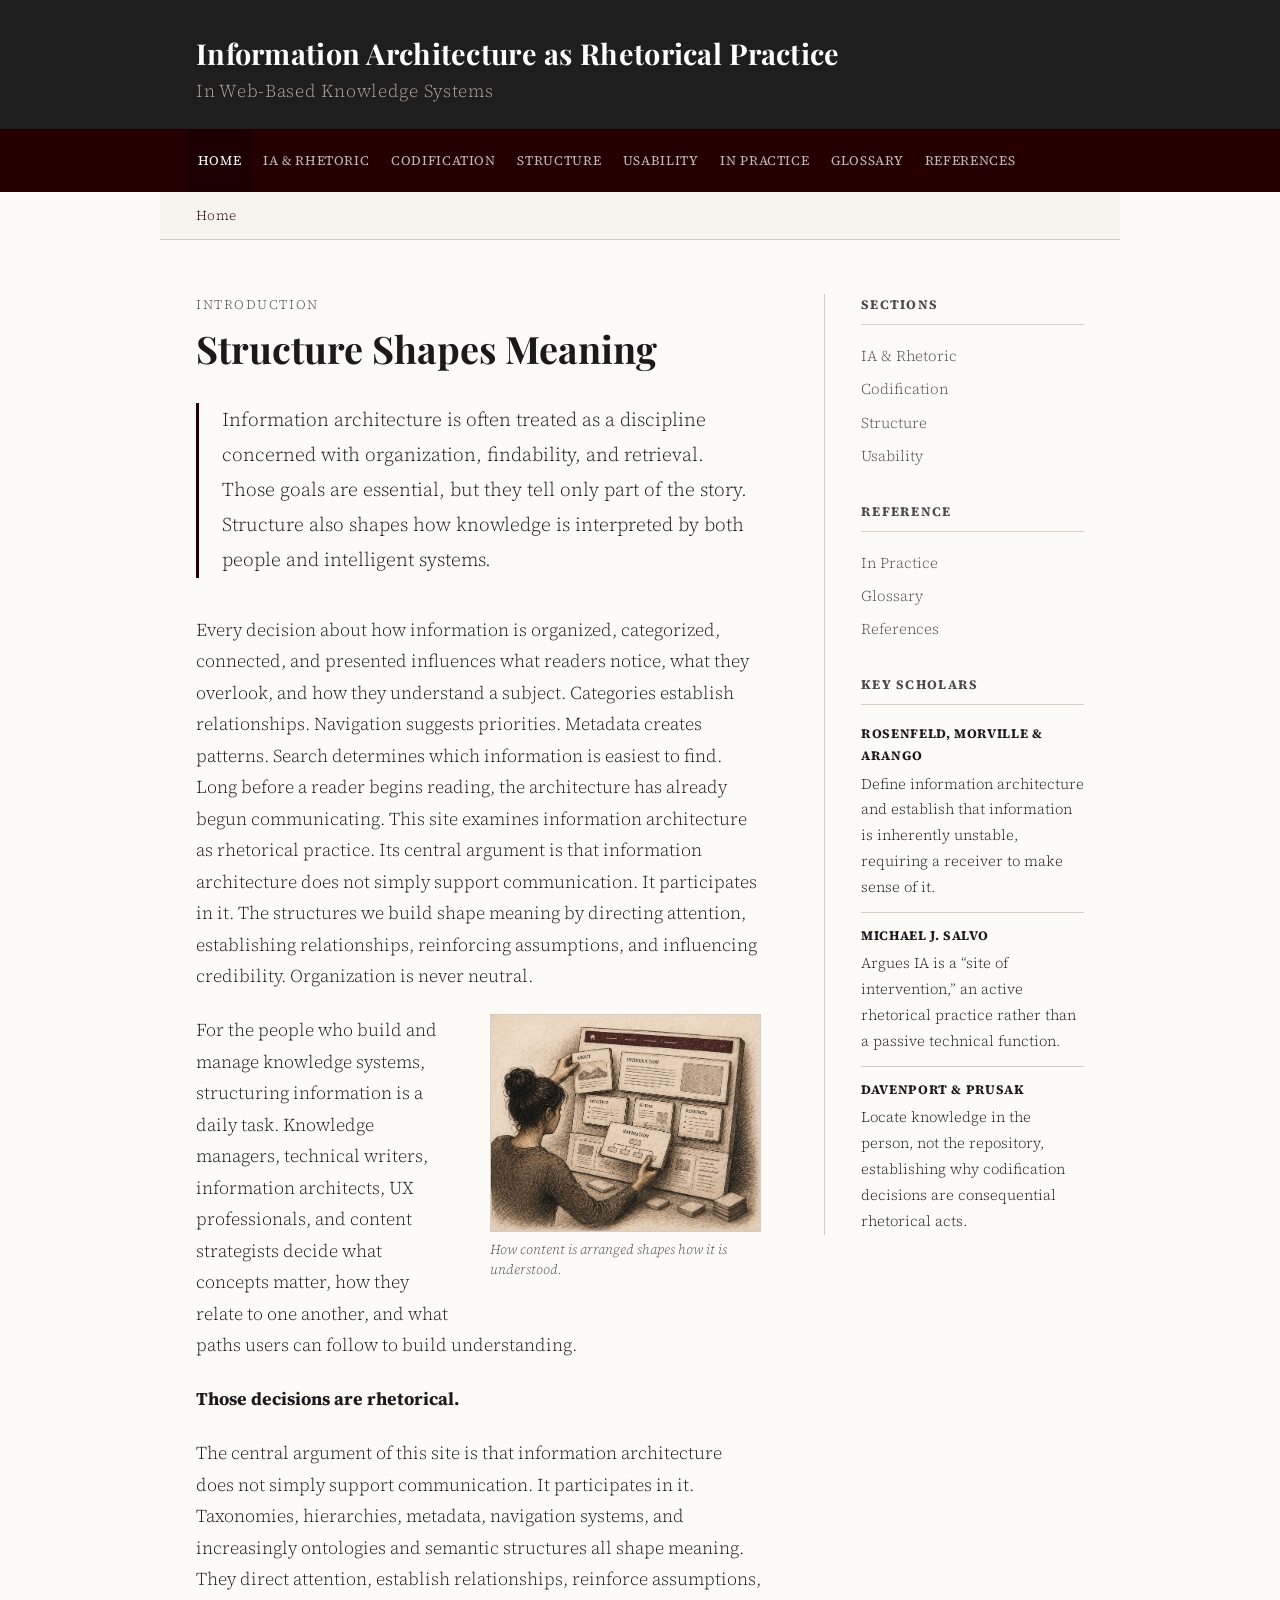
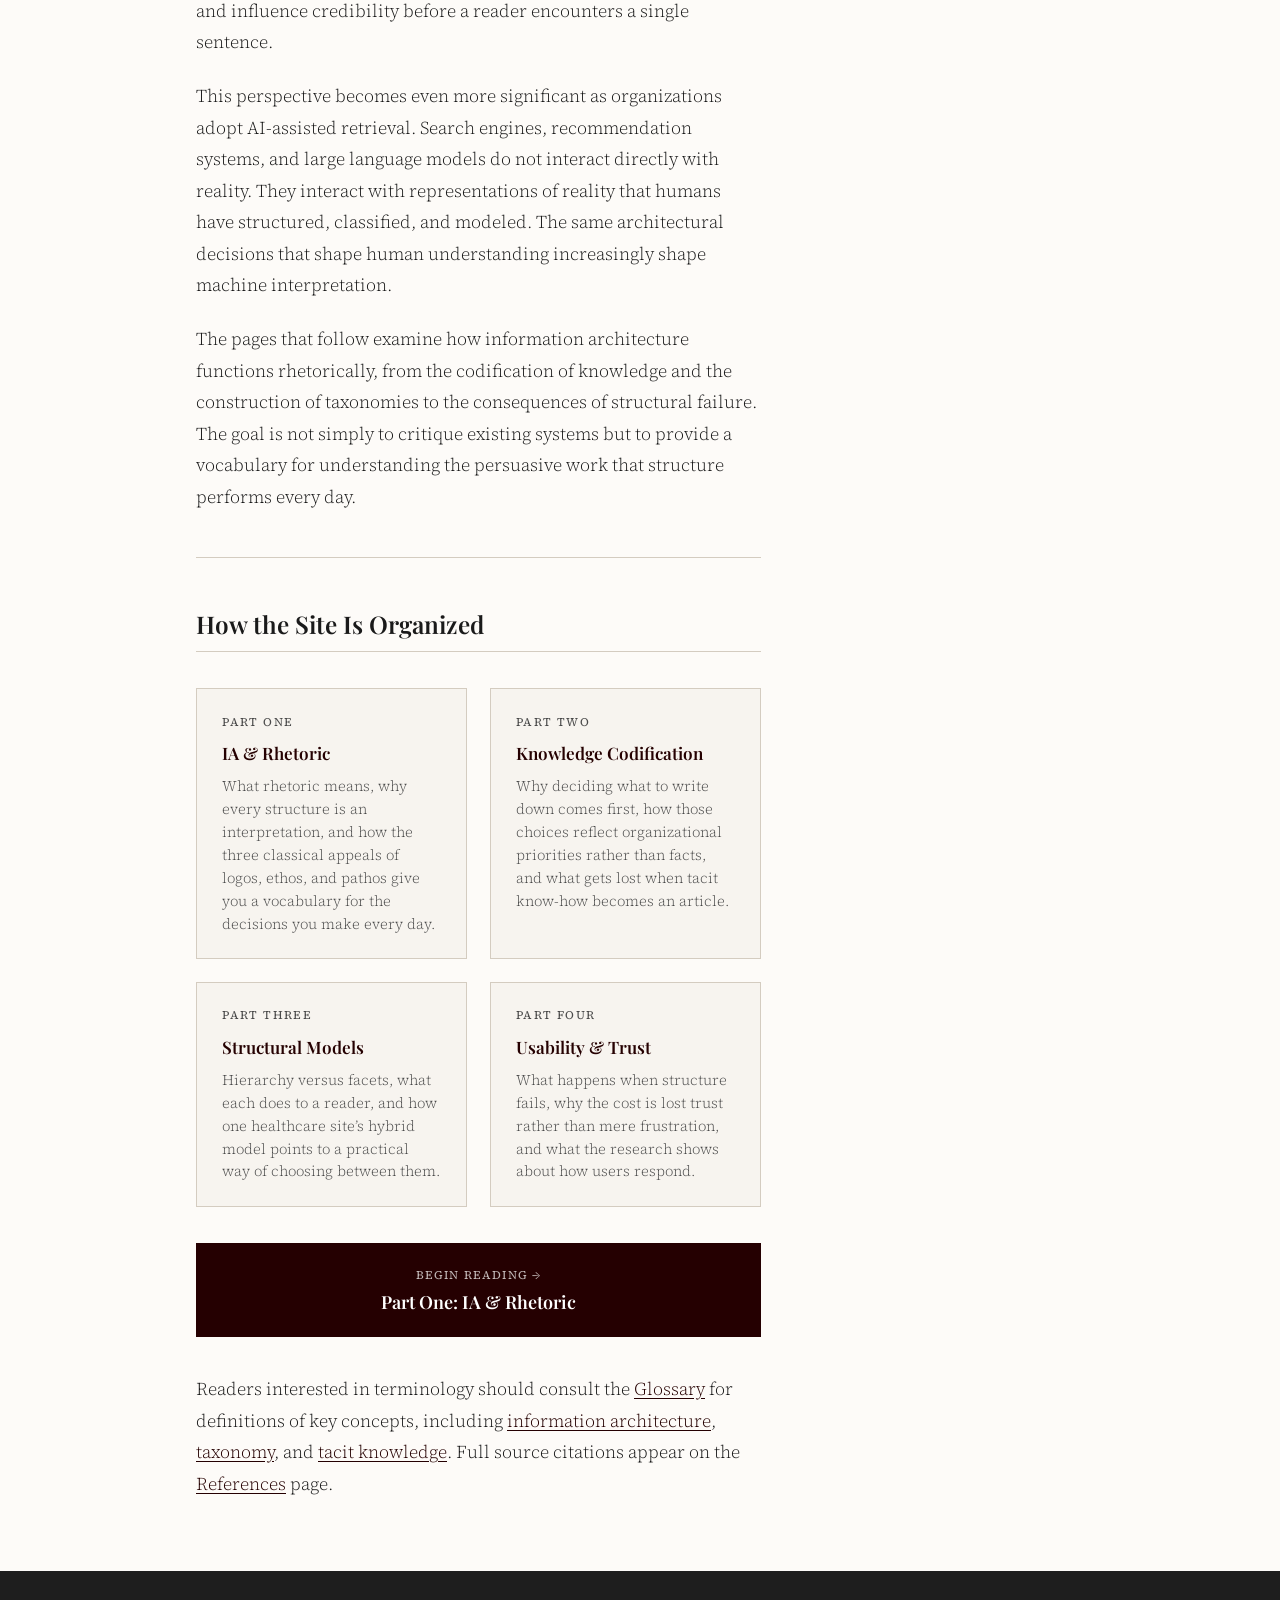
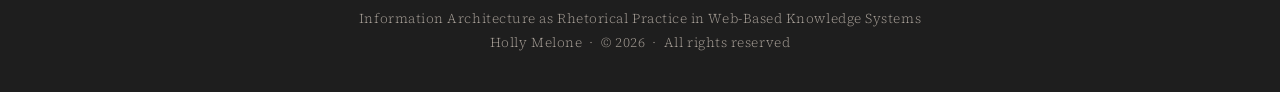
==== commit da4cc281: "Update index.html" ====
--- a/index.html
+++ b/index.html
@@ -42,7 +42,7 @@
       <p class="section-label">Introduction</p>
       <h1>Structure Shapes Meaning</h1>
 
-      <p class="lede">Information architecture is often viewed as a way to organize information so people can find it. That description is accurate, but incomplete. Structure does more than support retrieval. It influences how readers interpret what they find.</p>
+      <p class="lede">Information architecture is often treated as a discipline concerned with organization, findability, and retrieval. Those goals are essential, but they tell only part of the story. Structure also shapes how knowledge is interpreted by both people and intelligent systems.</p>
 
       <p>Every decision about how information is organized, categorized, connected, and presented influences what readers notice, what they overlook, and how they understand a subject. Categories establish relationships. Navigation suggests priorities. Metadata creates patterns. Search determines which information is easiest to find. Long before a reader begins reading, the architecture has already begun communicating.
 
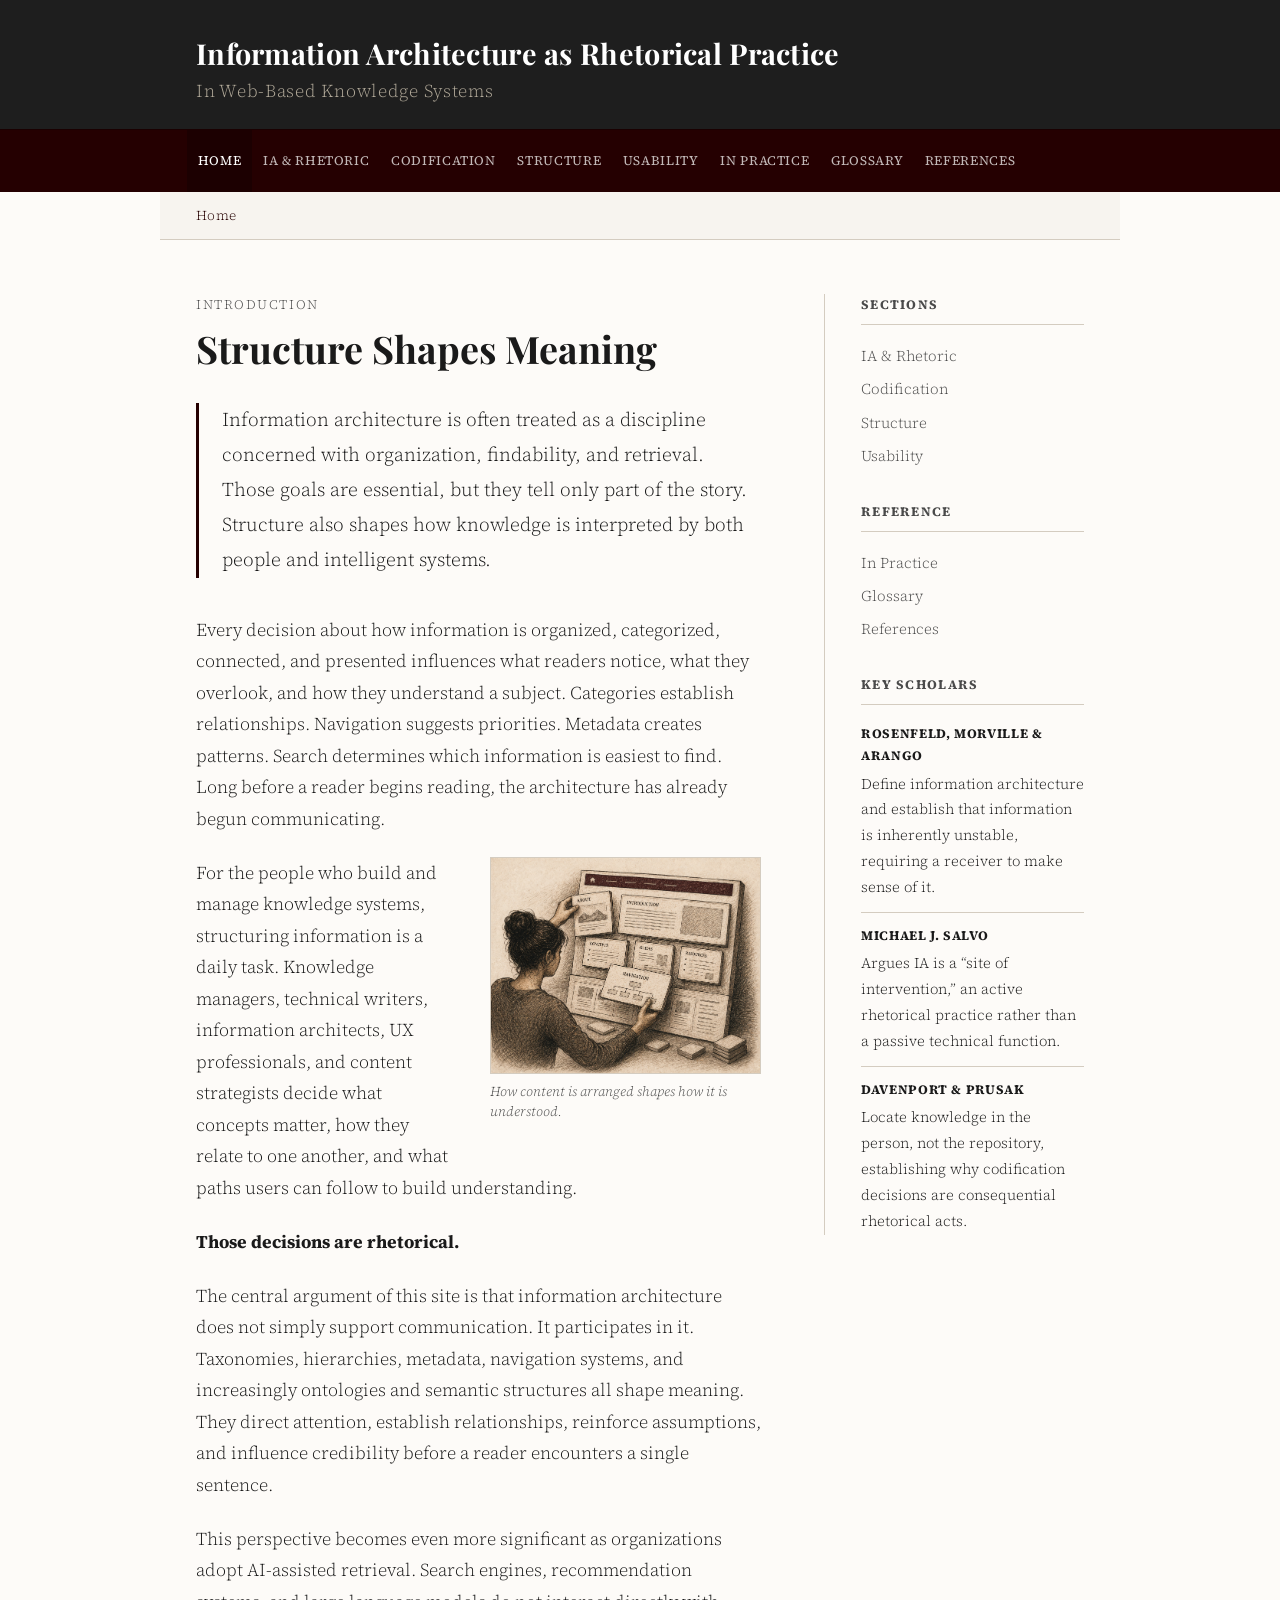
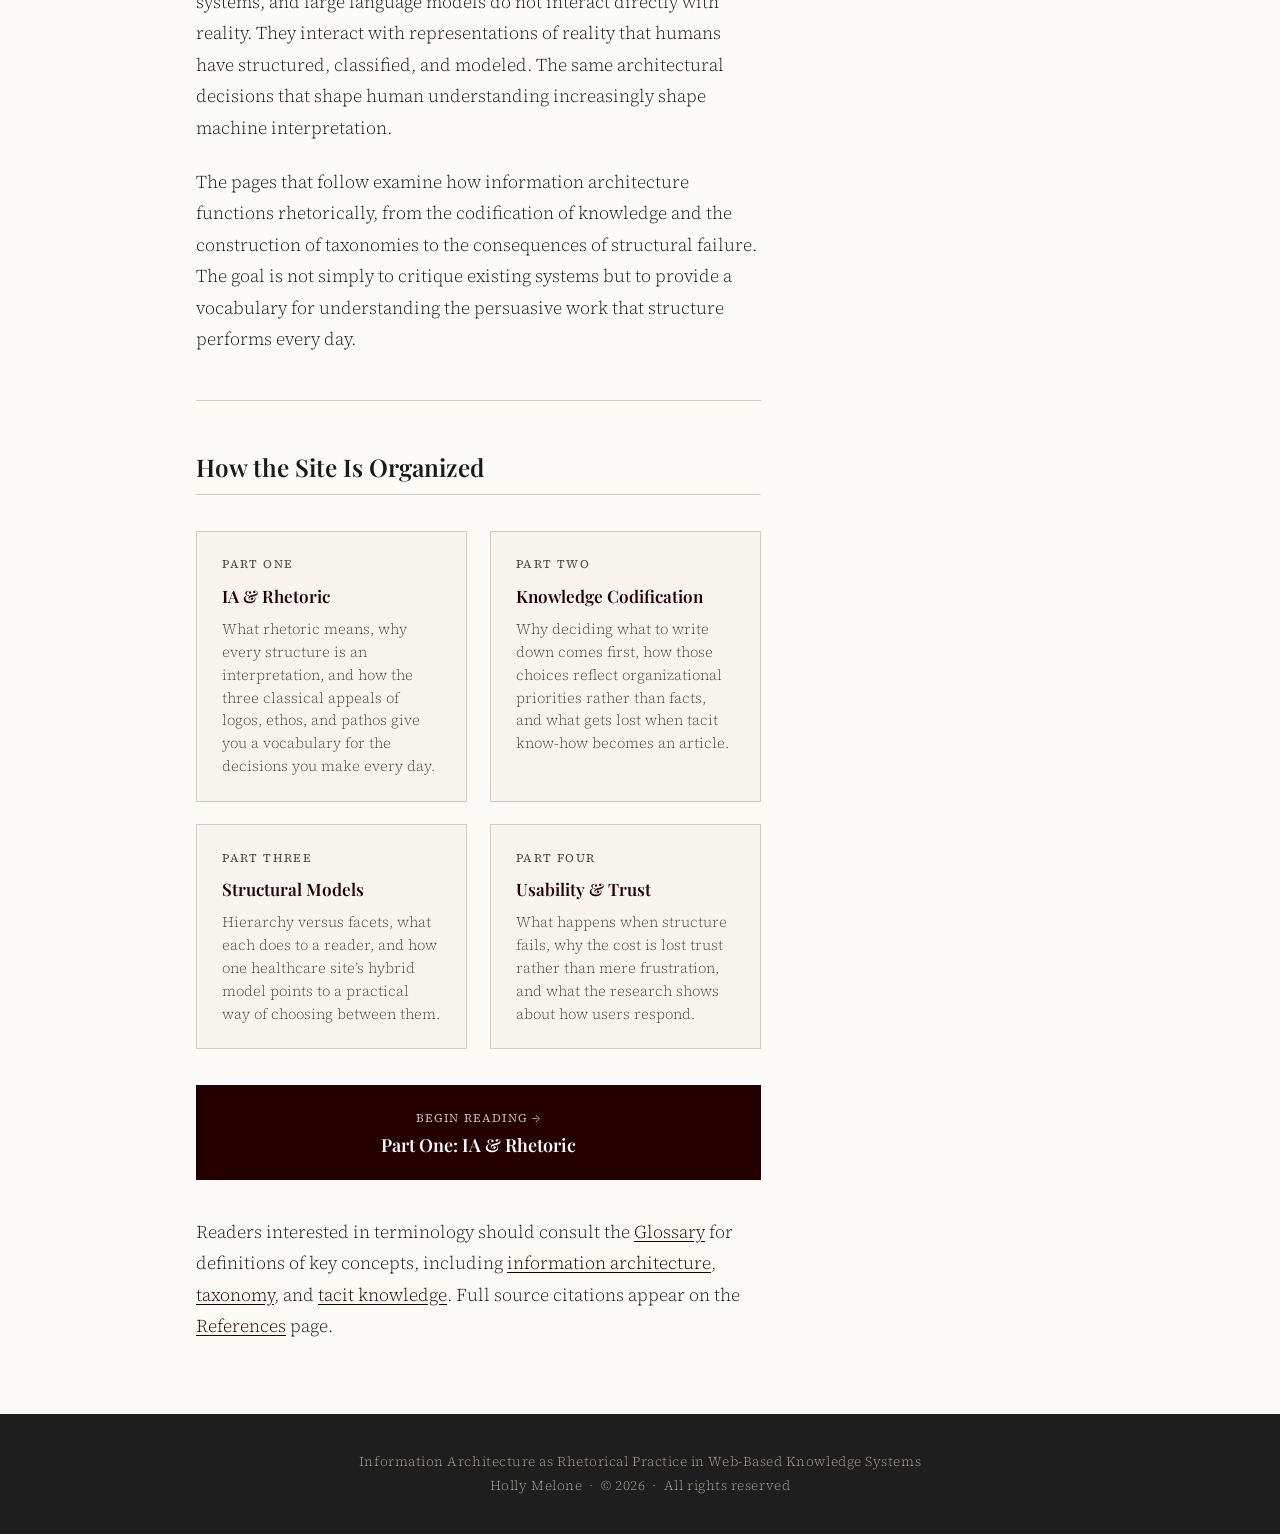
==== commit c5e8e081: "Update index.html" ====
--- a/index.html
+++ b/index.html
@@ -44,9 +44,7 @@
 
       <p class="lede">Information architecture is often treated as a discipline concerned with organization, findability, and retrieval. Those goals are essential, but they tell only part of the story. Structure also shapes how knowledge is interpreted by both people and intelligent systems.</p>
 
-      <p>Every decision about how information is organized, categorized, connected, and presented influences what readers notice, what they overlook, and how they understand a subject. Categories establish relationships. Navigation suggests priorities. Metadata creates patterns. Search determines which information is easiest to find. Long before a reader begins reading, the architecture has already begun communicating.
-
-        This site examines information architecture as rhetorical practice. Its central argument is that information architecture does not simply support communication. It participates in it. The structures we build shape meaning by directing attention, establishing relationships, reinforcing assumptions, and influencing credibility. Organization is never neutral.</p>
+      <p>Every decision about how information is organized, categorized, connected, and presented influences what readers notice, what they overlook, and how they understand a subject. Categories establish relationships. Navigation suggests priorities. Metadata creates patterns. Search determines which information is easiest to find. Long before a reader begins reading, the architecture has already begun communicating.</p>
 
       <figure class="float-right" style="width:48%; margin: 0 0 1.25rem 1.75rem;">
         <img src="images/shaping_info.png" alt="A person arranging labeled content cards onto a website wireframe board, illustrating information architecture as an active design practice" style="width:100%; height:auto; display:block;">
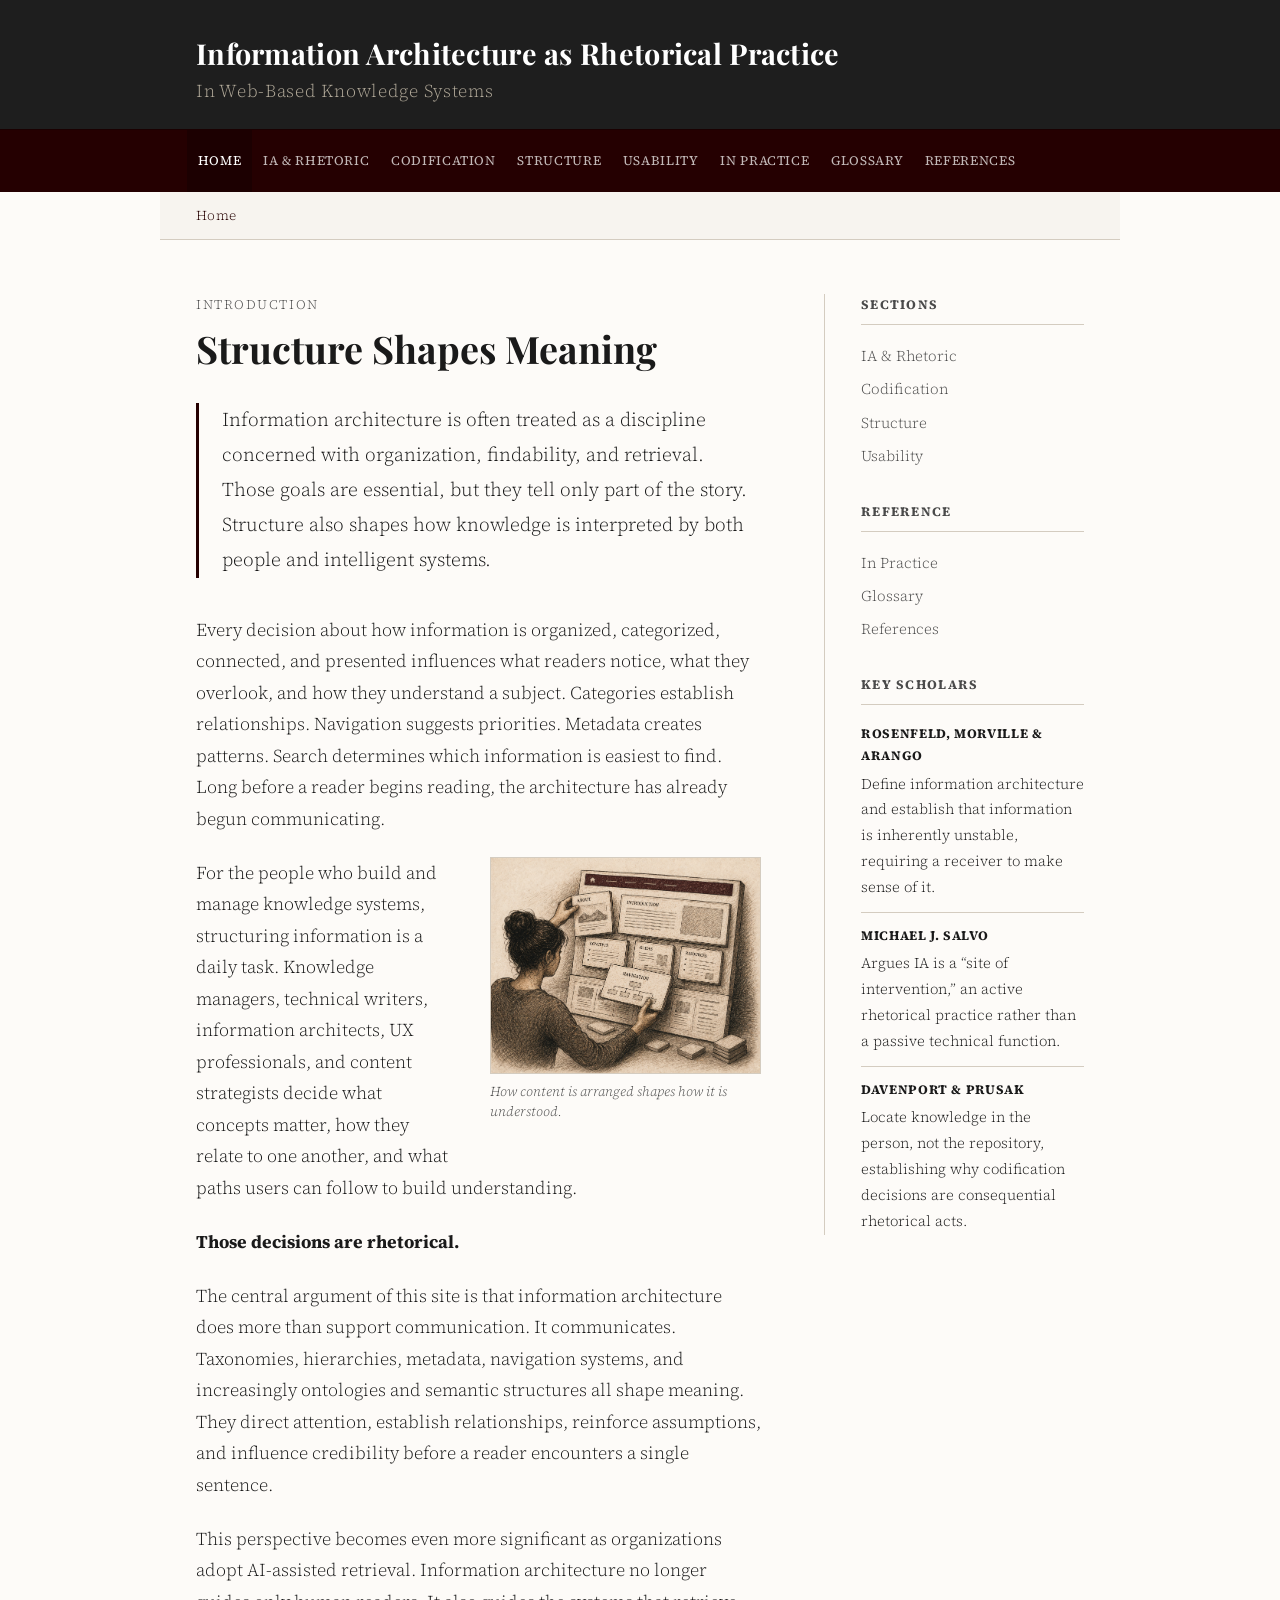
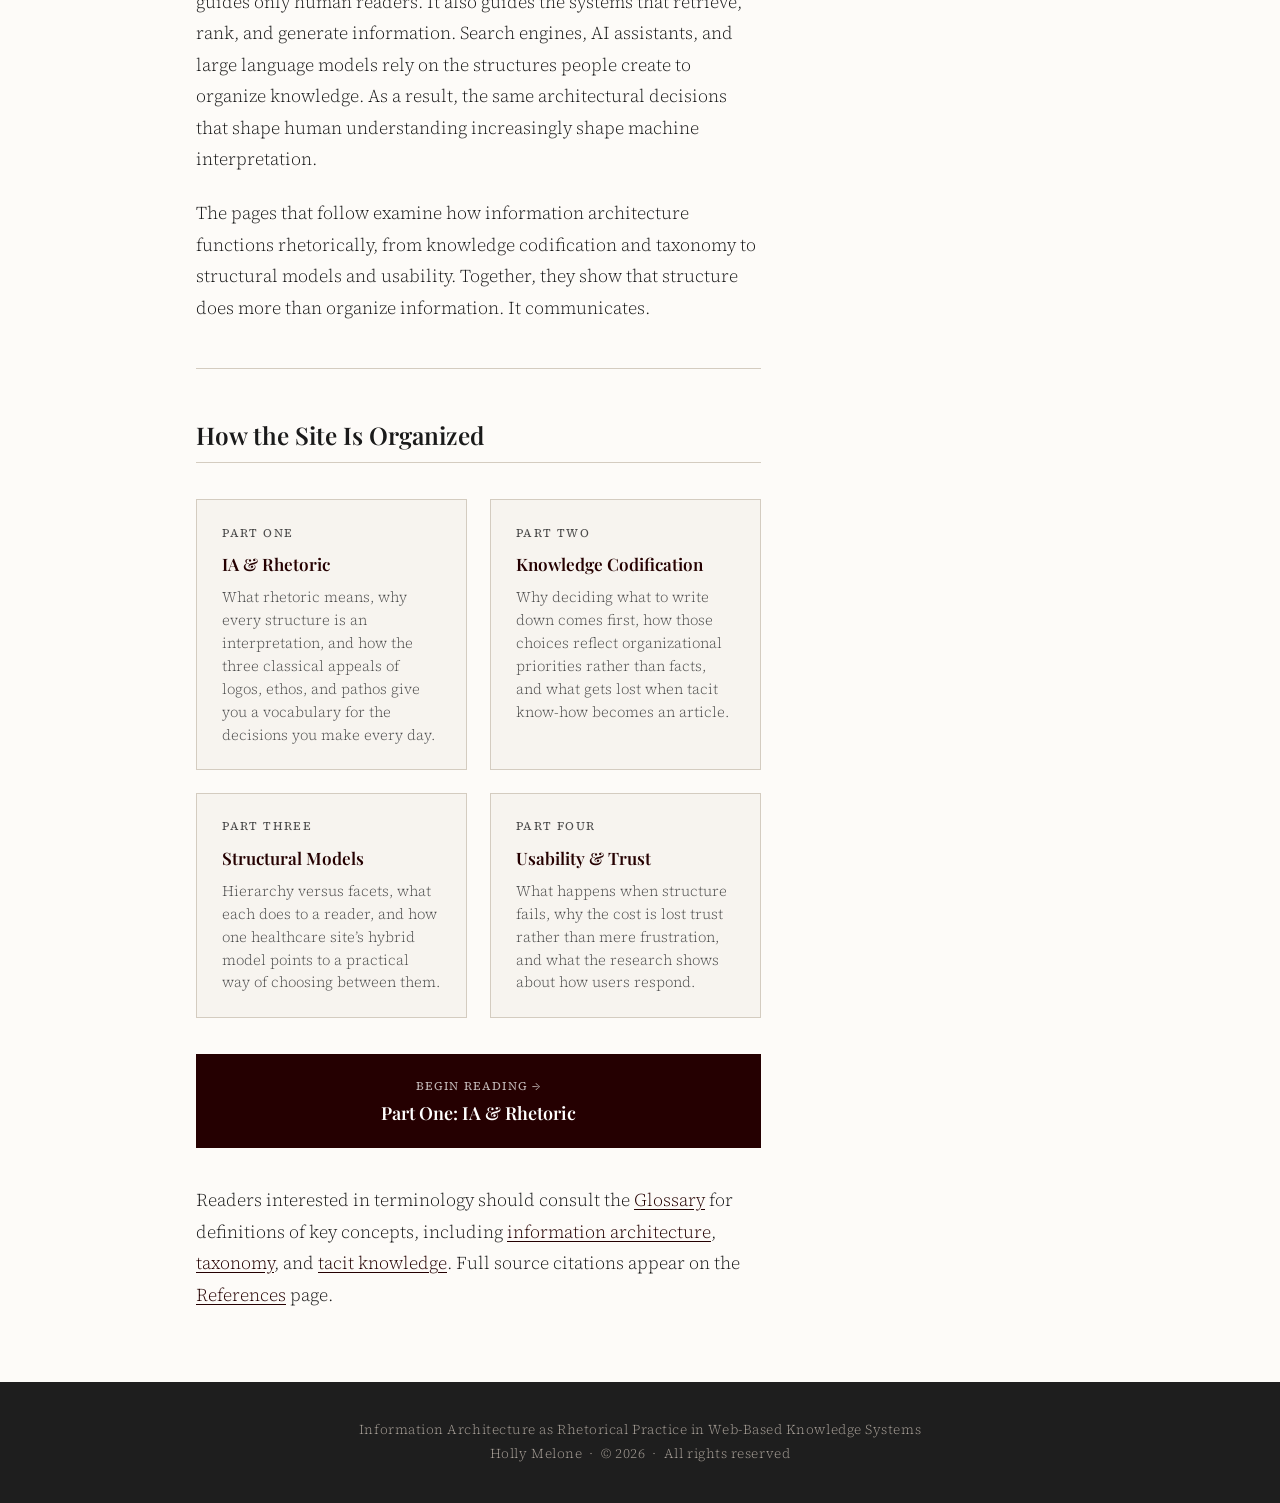
==== commit 30e52b65: "Update index.html" ====
--- a/index.html
+++ b/index.html
@@ -55,11 +55,11 @@
 
       <p><strong>Those decisions are rhetorical.</strong></p>
 
-      <p>The central argument of this site is that information architecture does not simply support communication. It participates in it. Taxonomies, hierarchies, metadata, navigation systems, and increasingly ontologies and semantic structures all shape meaning. They direct attention, establish relationships, reinforce assumptions, and influence credibility before a reader encounters a single sentence.</p>
+      <p>The central argument of this site is that information architecture does more than support communication. It communicates. Taxonomies, hierarchies, metadata, navigation systems, and increasingly ontologies and semantic structures all shape meaning. They direct attention, establish relationships, reinforce assumptions, and influence credibility before a reader encounters a single sentence.</p>
 
-      <p>This perspective becomes even more significant as organizations adopt AI-assisted retrieval. Search engines, recommendation systems, and large language models do not interact directly with reality. They interact with representations of reality that humans have structured, classified, and modeled. The same architectural decisions that shape human understanding increasingly shape machine interpretation.</p>
+      <p>This perspective becomes even more significant as organizations adopt AI-assisted retrieval. Information architecture no longer guides only human readers. It also guides the systems that retrieve, rank, and generate information. Search engines, AI assistants, and large language models rely on the structures people create to organize knowledge. As a result, the same architectural decisions that shape human understanding increasingly shape machine interpretation.</p>
 
-      <p>The pages that follow examine how information architecture functions rhetorically, from the codification of knowledge and the construction of taxonomies to the consequences of structural failure. The goal is not simply to critique existing systems but to provide a vocabulary for understanding the persuasive work that structure performs every day.</p>
+      <p>The pages that follow examine how information architecture functions rhetorically, from knowledge codification and taxonomy to structural models and usability. Together, they show that structure does more than organize information. It communicates.</p>
 
       <hr class="rule">
 
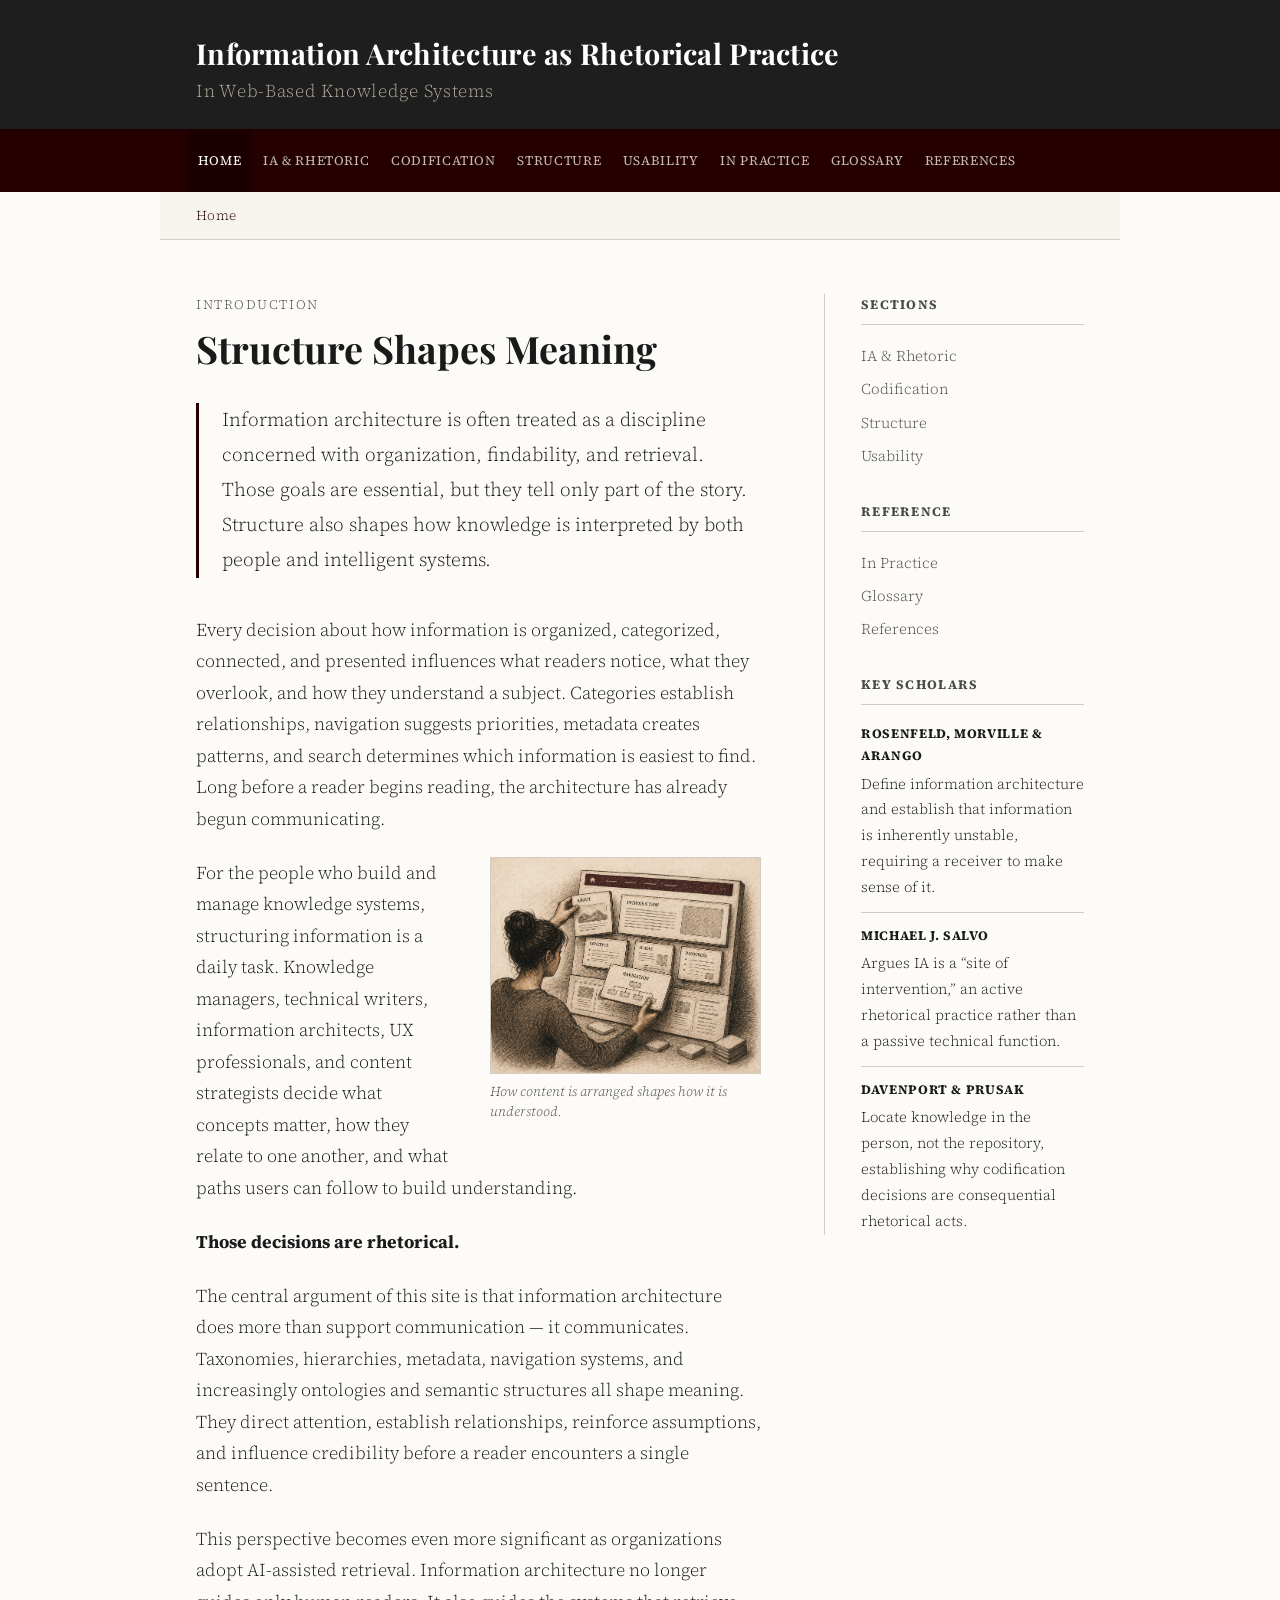
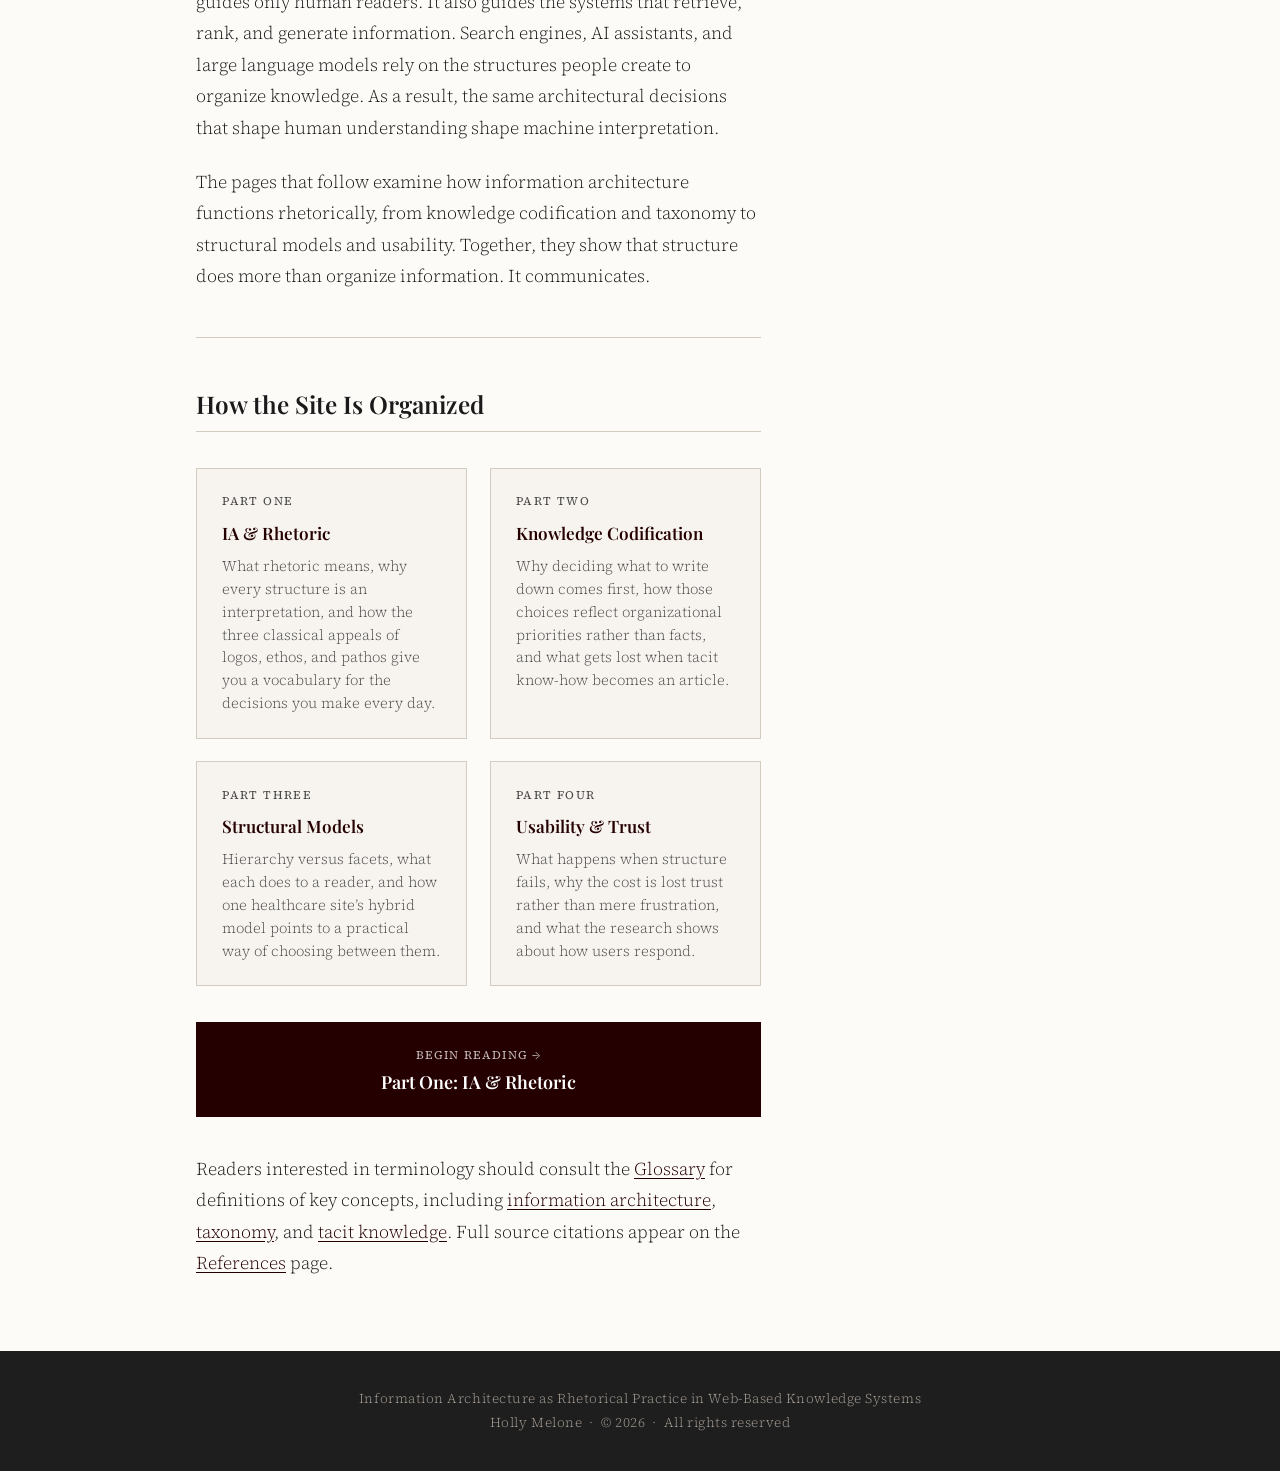
==== commit 005dd459: "Update index.html" ====
--- a/index.html
+++ b/index.html
@@ -44,7 +44,7 @@
 
       <p class="lede">Information architecture is often treated as a discipline concerned with organization, findability, and retrieval. Those goals are essential, but they tell only part of the story. Structure also shapes how knowledge is interpreted by both people and intelligent systems.</p>
 
-      <p>Every decision about how information is organized, categorized, connected, and presented influences what readers notice, what they overlook, and how they understand a subject. Categories establish relationships. Navigation suggests priorities. Metadata creates patterns. Search determines which information is easiest to find. Long before a reader begins reading, the architecture has already begun communicating.</p>
+      <p>Every decision about how information is organized, categorized, connected, and presented influences what readers notice, what they overlook, and how they understand a subject. Categories establish relationships, navigation suggests priorities, metadata creates patterns, and search determines which information is easiest to find. Long before a reader begins reading, the architecture has already begun communicating.</p>
 
       <figure class="float-right" style="width:48%; margin: 0 0 1.25rem 1.75rem;">
         <img src="images/shaping_info.png" alt="A person arranging labeled content cards onto a website wireframe board, illustrating information architecture as an active design practice" style="width:100%; height:auto; display:block;">
@@ -55,9 +55,9 @@
 
       <p><strong>Those decisions are rhetorical.</strong></p>
 
-      <p>The central argument of this site is that information architecture does more than support communication. It communicates. Taxonomies, hierarchies, metadata, navigation systems, and increasingly ontologies and semantic structures all shape meaning. They direct attention, establish relationships, reinforce assumptions, and influence credibility before a reader encounters a single sentence.</p>
+      <p>The central argument of this site is that information architecture does more than support communication &mdash; it communicates. Taxonomies, hierarchies, metadata, navigation systems, and increasingly ontologies and semantic structures all shape meaning. They direct attention, establish relationships, reinforce assumptions, and influence credibility before a reader encounters a single sentence.</p>
 
-      <p>This perspective becomes even more significant as organizations adopt AI-assisted retrieval. Information architecture no longer guides only human readers. It also guides the systems that retrieve, rank, and generate information. Search engines, AI assistants, and large language models rely on the structures people create to organize knowledge. As a result, the same architectural decisions that shape human understanding increasingly shape machine interpretation.</p>
+      <p>This perspective becomes even more significant as organizations adopt AI-assisted retrieval. Information architecture no longer guides only human readers. It also guides the systems that retrieve, rank, and generate information. Search engines, AI assistants, and large language models rely on the structures people create to organize knowledge. As a result, the same architectural decisions that shape human understanding shape machine interpretation.</p>
 
       <p>The pages that follow examine how information architecture functions rhetorically, from knowledge codification and taxonomy to structural models and usability. Together, they show that structure does more than organize information. It communicates.</p>
 
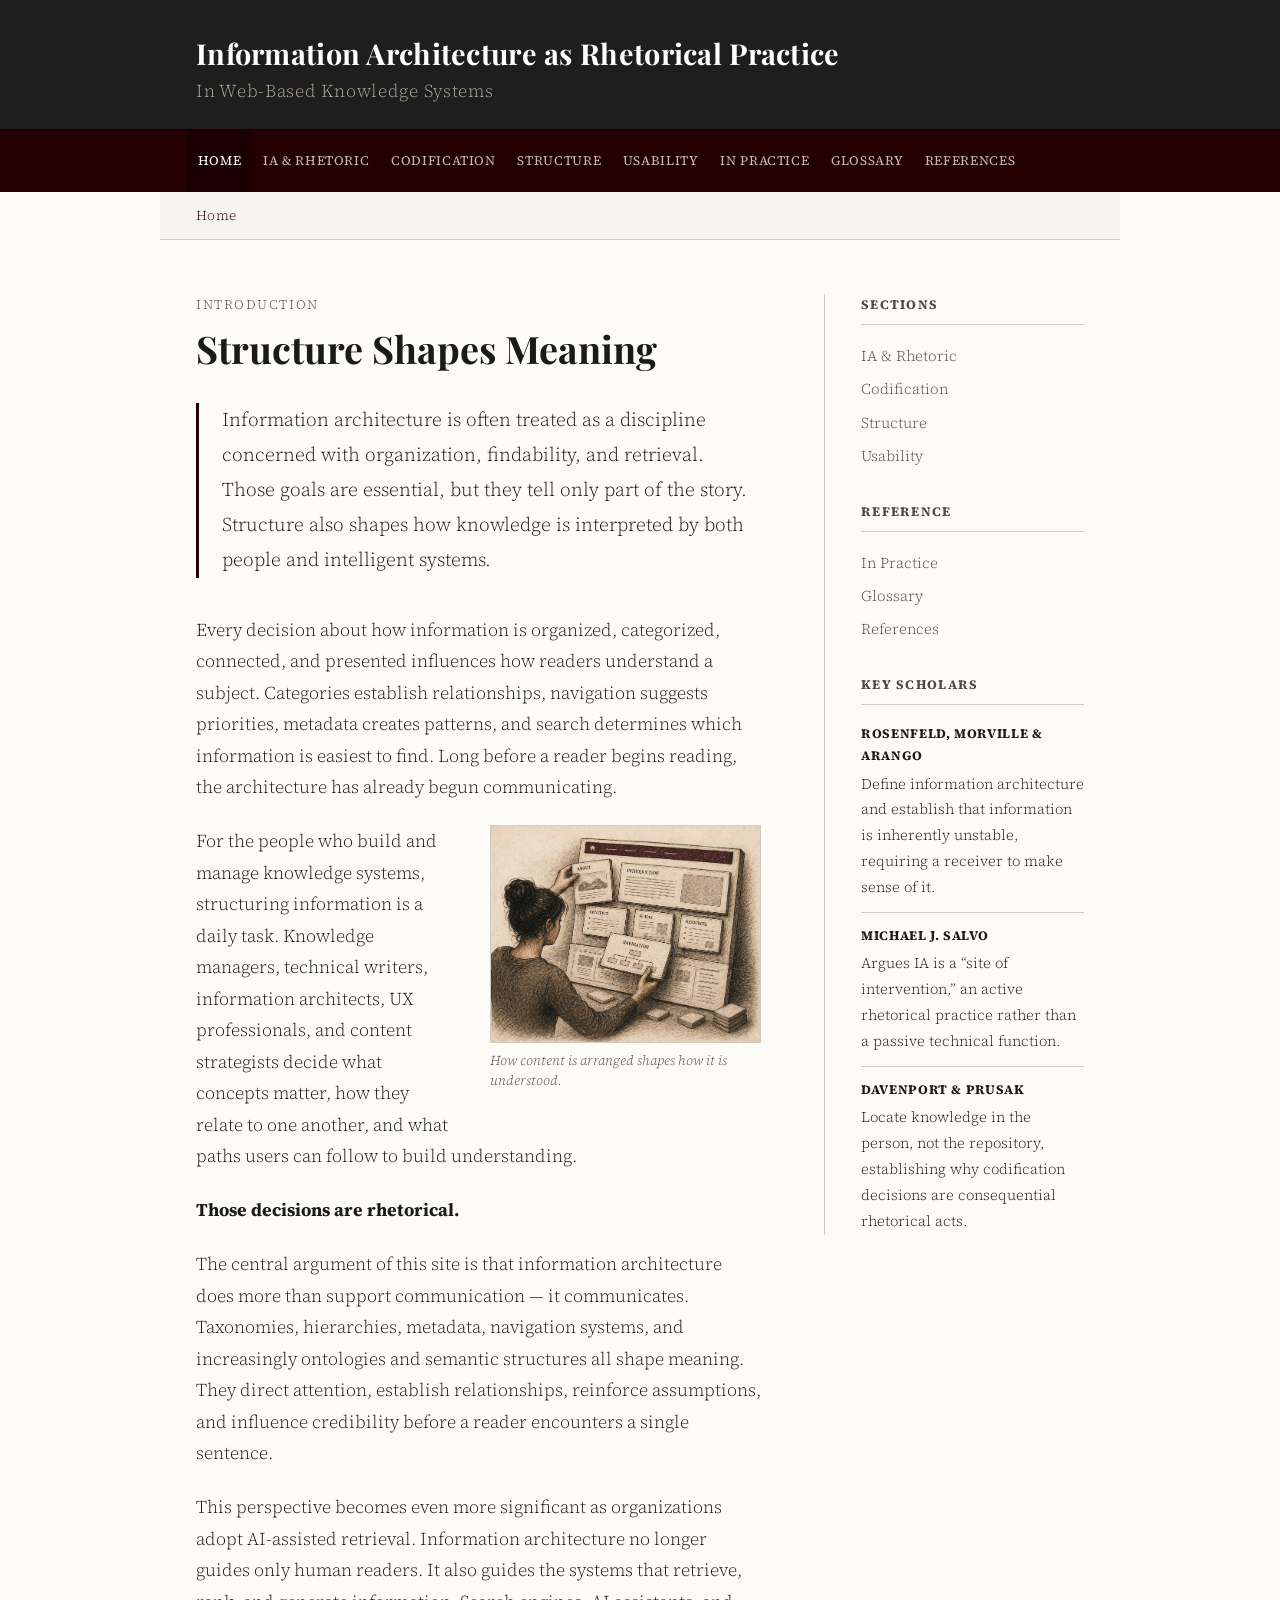
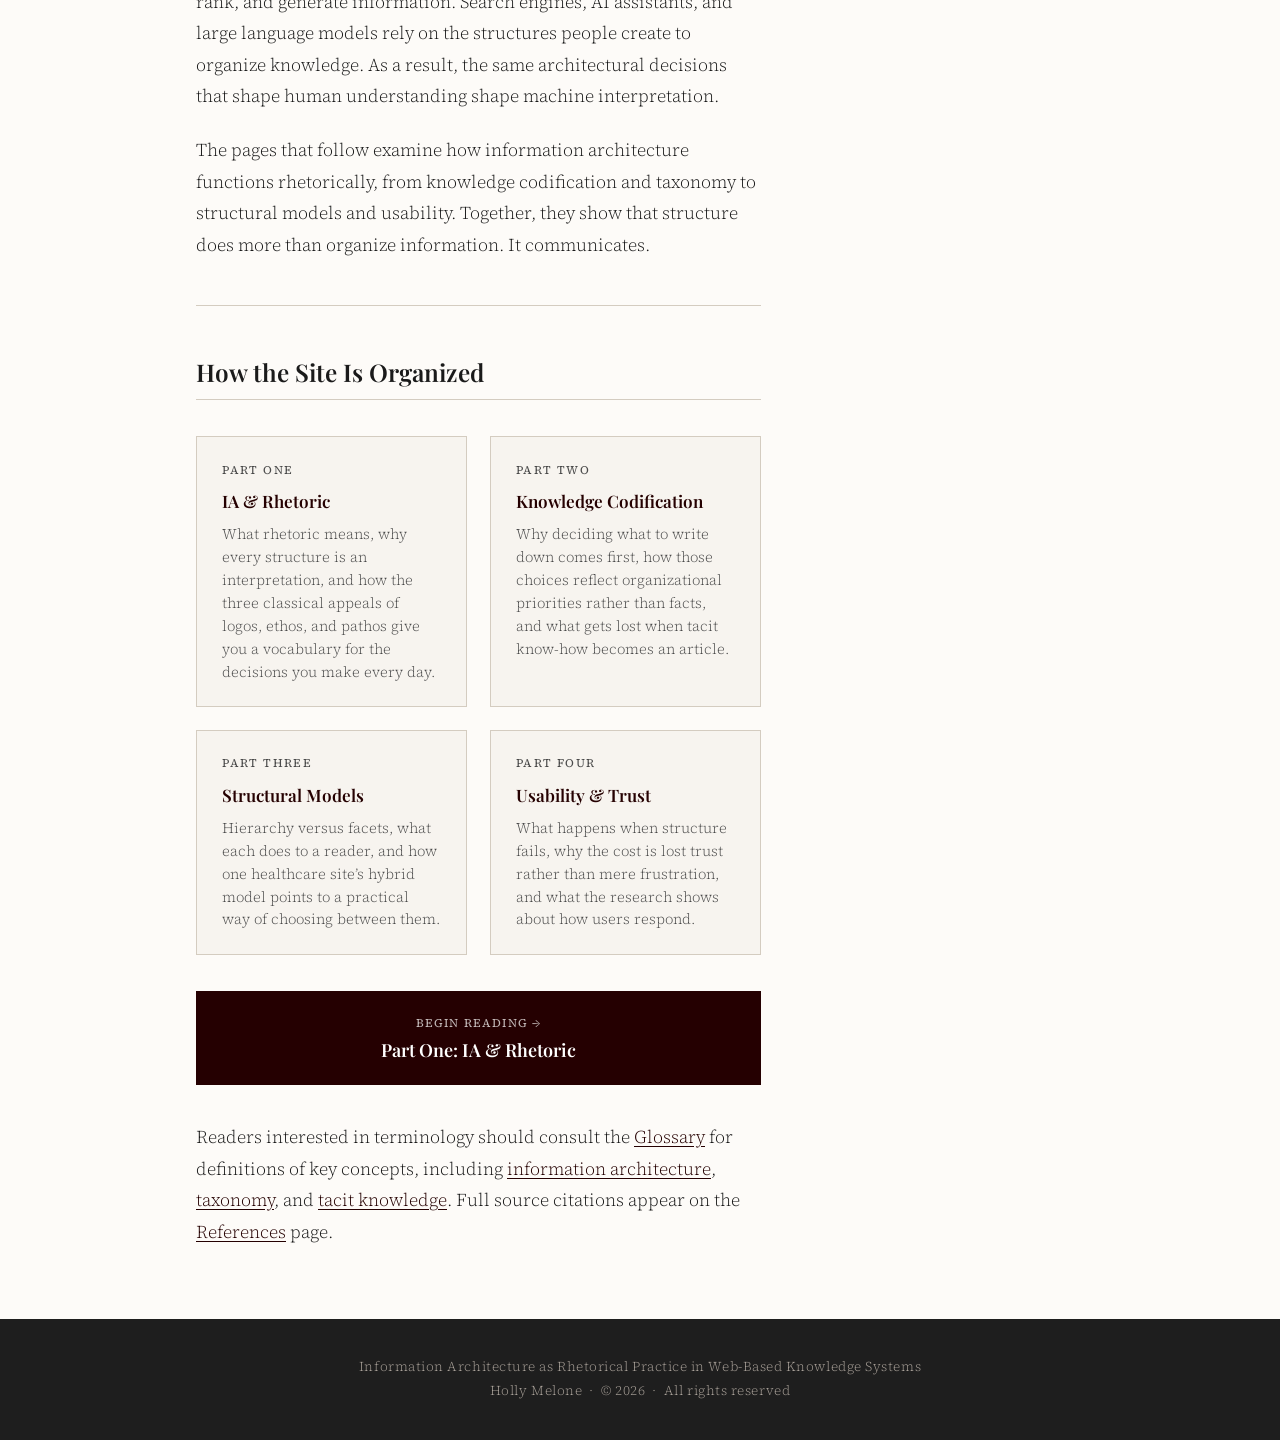
==== commit 8b1fffab: "Update index.html" ====
--- a/index.html
+++ b/index.html
@@ -44,7 +44,7 @@
 
       <p class="lede">Information architecture is often treated as a discipline concerned with organization, findability, and retrieval. Those goals are essential, but they tell only part of the story. Structure also shapes how knowledge is interpreted by both people and intelligent systems.</p>
 
-      <p>Every decision about how information is organized, categorized, connected, and presented influences what readers notice, what they overlook, and how they understand a subject. Categories establish relationships, navigation suggests priorities, metadata creates patterns, and search determines which information is easiest to find. Long before a reader begins reading, the architecture has already begun communicating.</p>
+      <p>Every decision about how information is organized, categorized, connected, and presented influences how readers understand a subject. Categories establish relationships, navigation suggests priorities, metadata creates patterns, and search determines which information is easiest to find. Long before a reader begins reading, the architecture has already begun communicating.</p>
 
       <figure class="float-right" style="width:48%; margin: 0 0 1.25rem 1.75rem;">
         <img src="images/shaping_info.png" alt="A person arranging labeled content cards onto a website wireframe board, illustrating information architecture as an active design practice" style="width:100%; height:auto; display:block;">
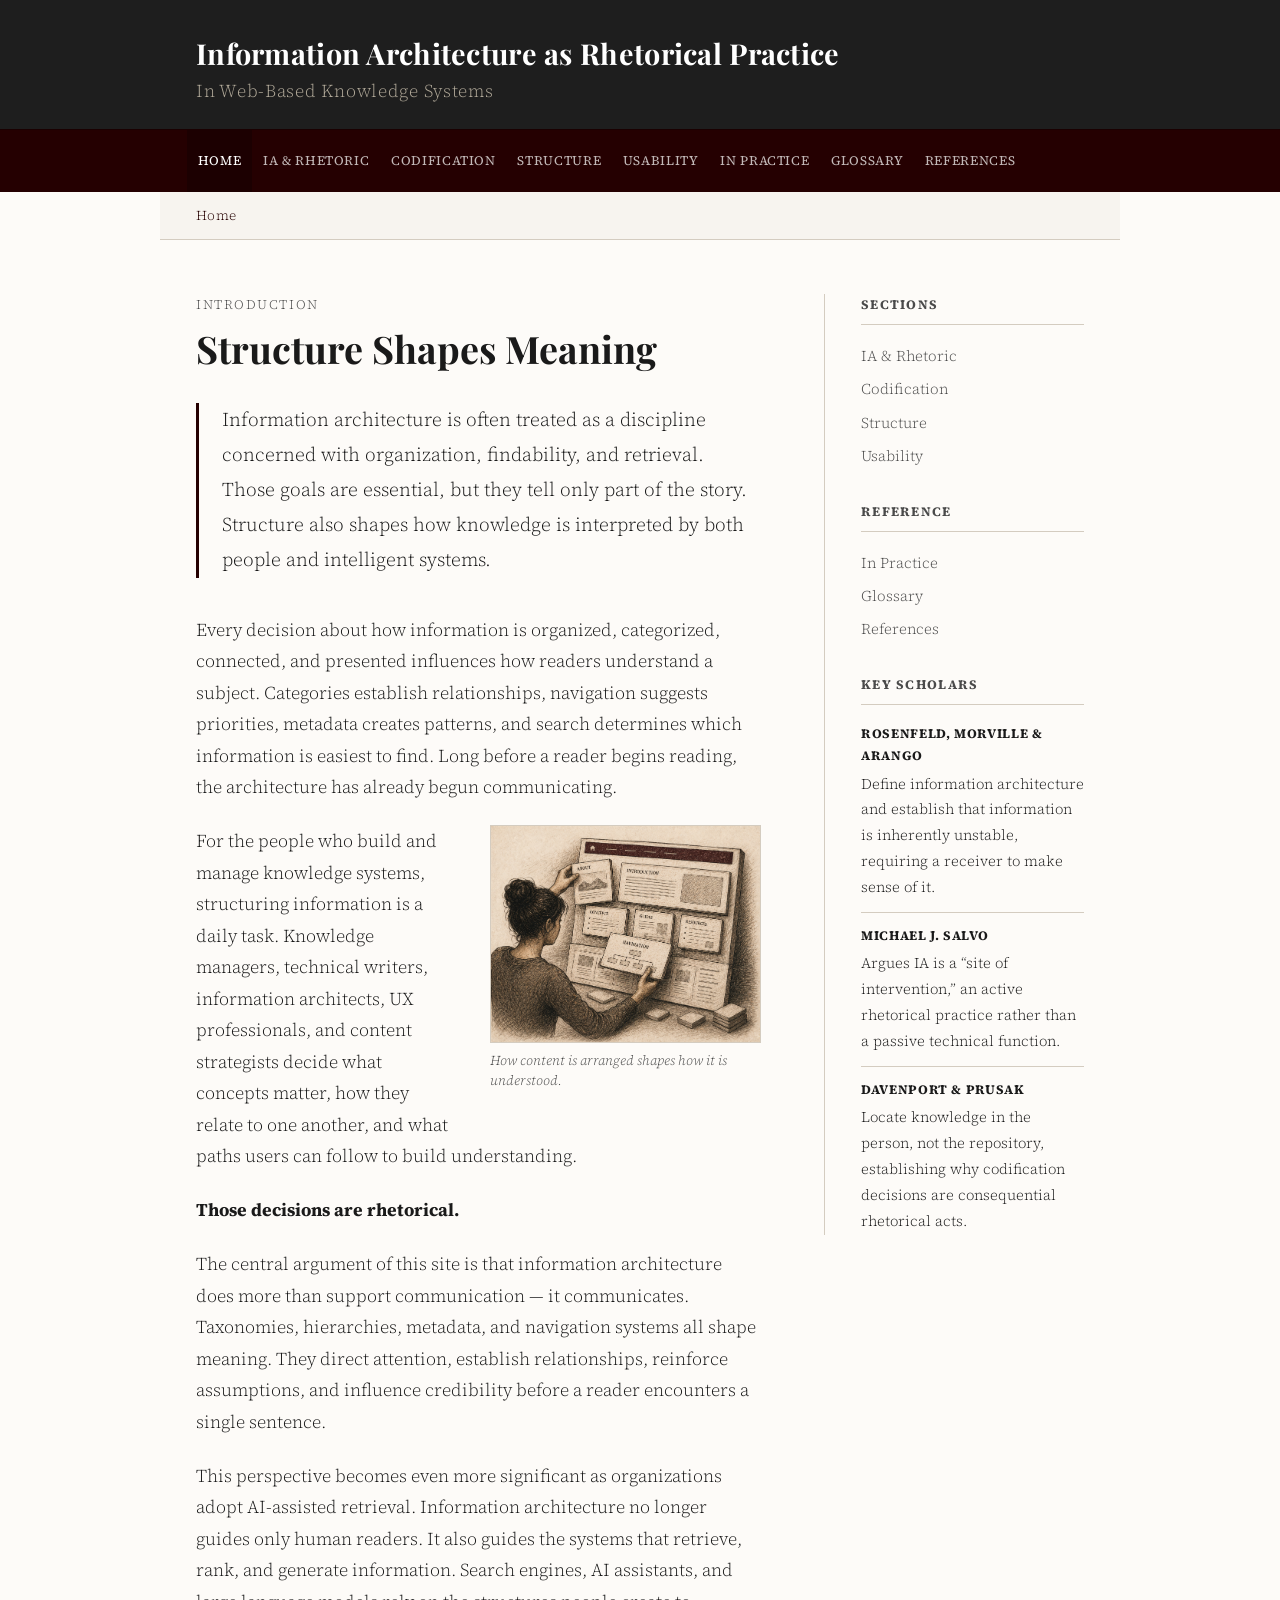
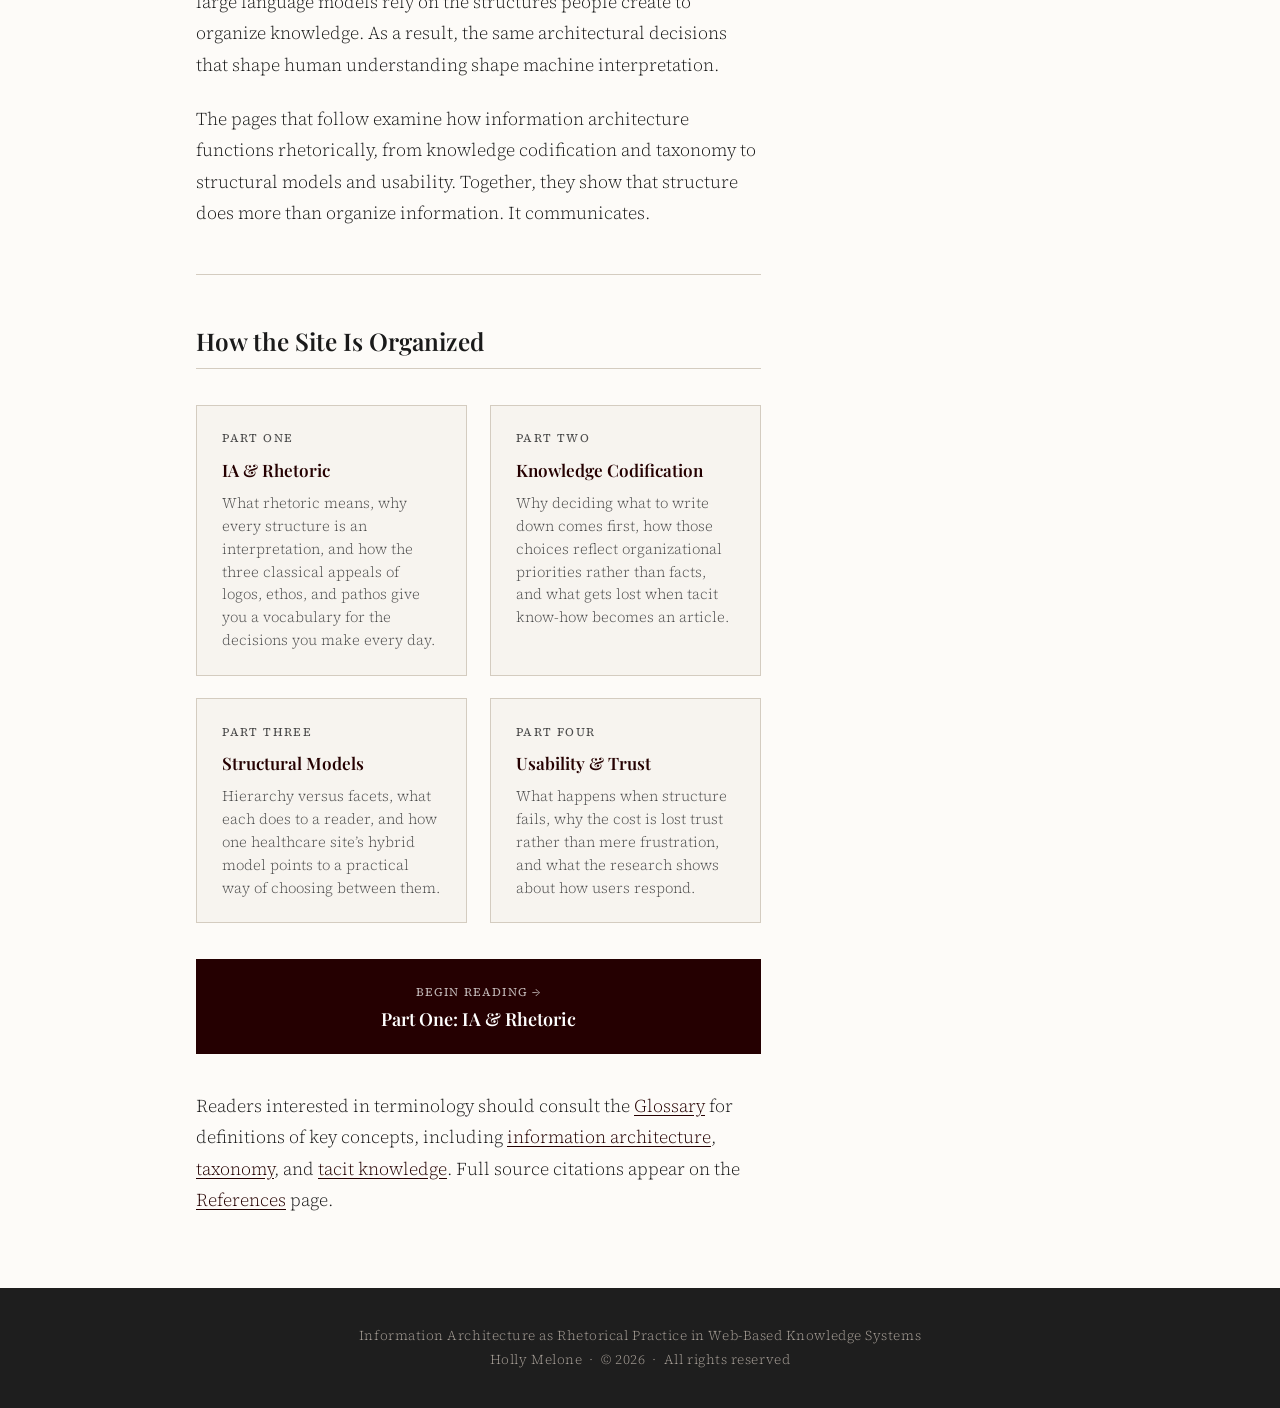
==== commit 28503b66: "Update index.html" ====
--- a/index.html
+++ b/index.html
@@ -55,7 +55,7 @@
 
       <p><strong>Those decisions are rhetorical.</strong></p>
 
-      <p>The central argument of this site is that information architecture does more than support communication &mdash; it communicates. Taxonomies, hierarchies, metadata, navigation systems, and increasingly ontologies and semantic structures all shape meaning. They direct attention, establish relationships, reinforce assumptions, and influence credibility before a reader encounters a single sentence.</p>
+      <p>The central argument of this site is that information architecture does more than support communication &mdash; it communicates. Taxonomies, hierarchies, metadata, and navigation systems all shape meaning. They direct attention, establish relationships, reinforce assumptions, and influence credibility before a reader encounters a single sentence.</p>
 
       <p>This perspective becomes even more significant as organizations adopt AI-assisted retrieval. Information architecture no longer guides only human readers. It also guides the systems that retrieve, rank, and generate information. Search engines, AI assistants, and large language models rely on the structures people create to organize knowledge. As a result, the same architectural decisions that shape human understanding shape machine interpretation.</p>
 
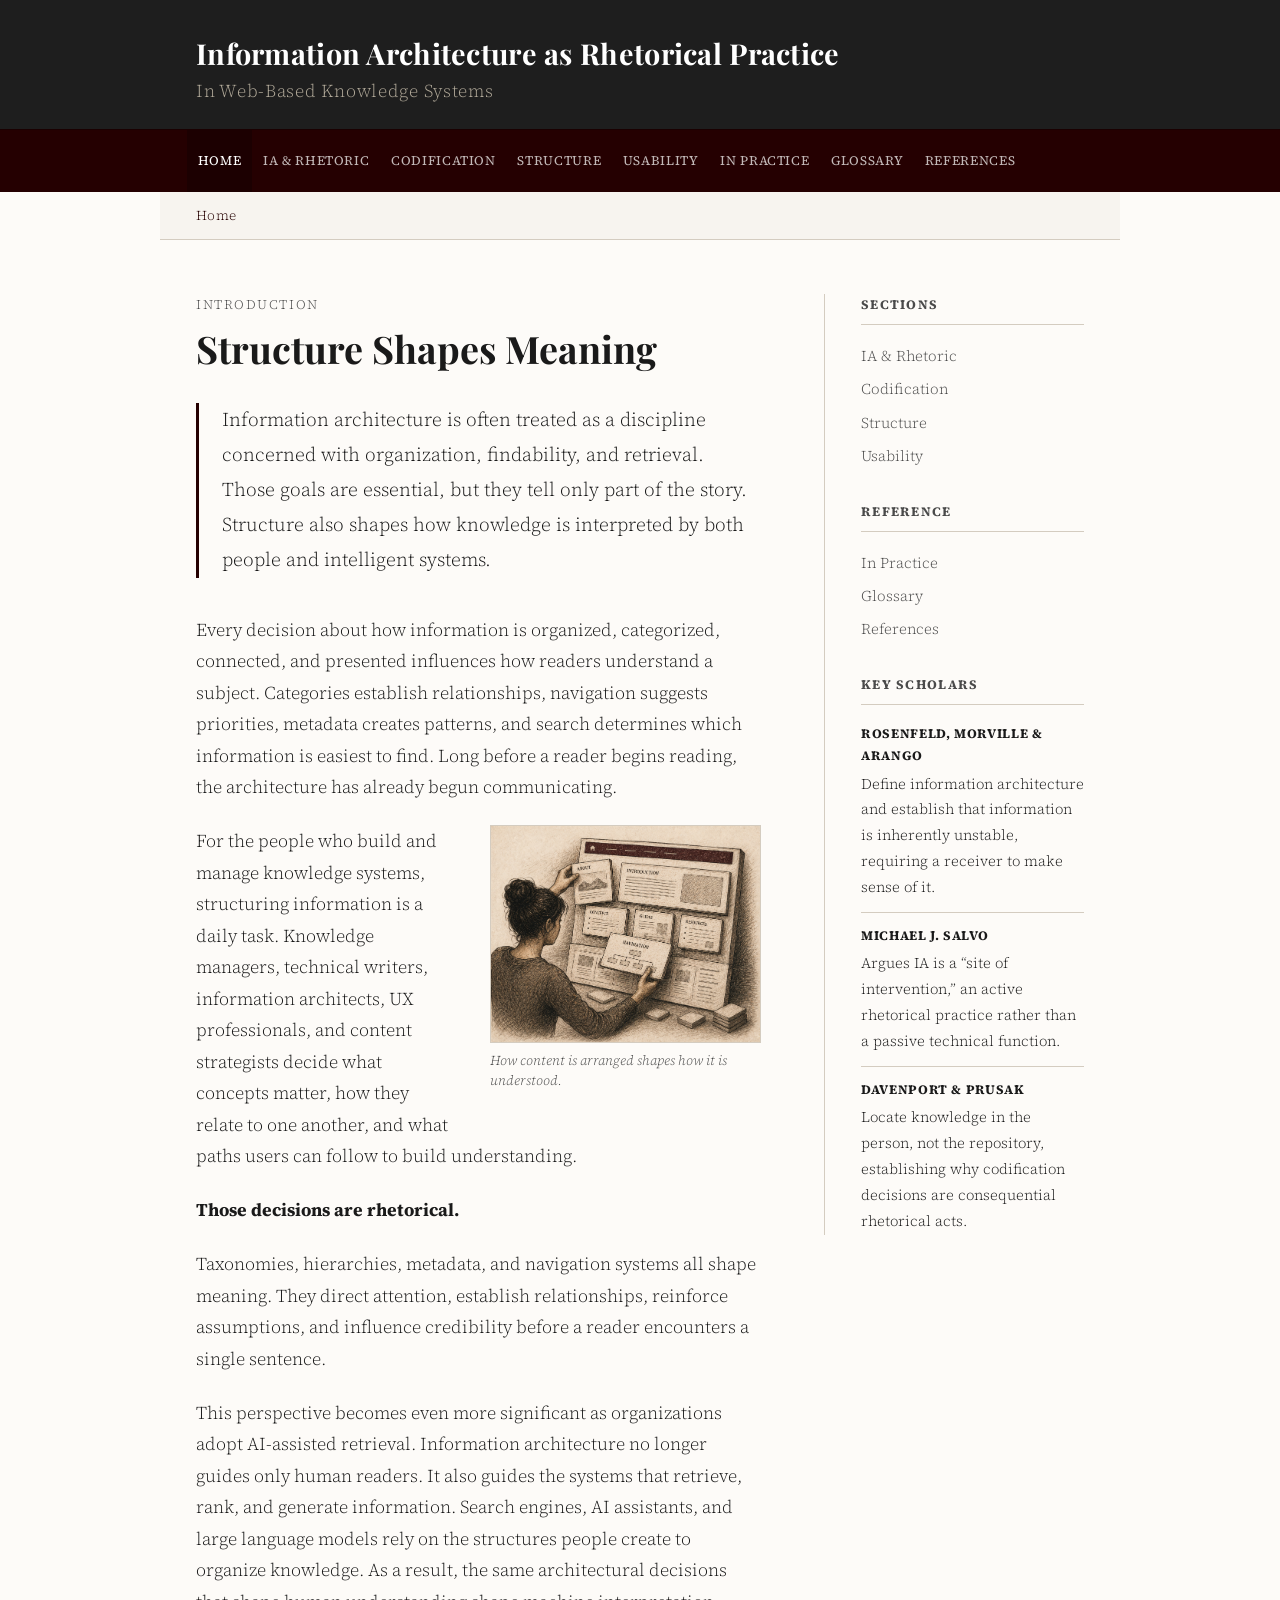
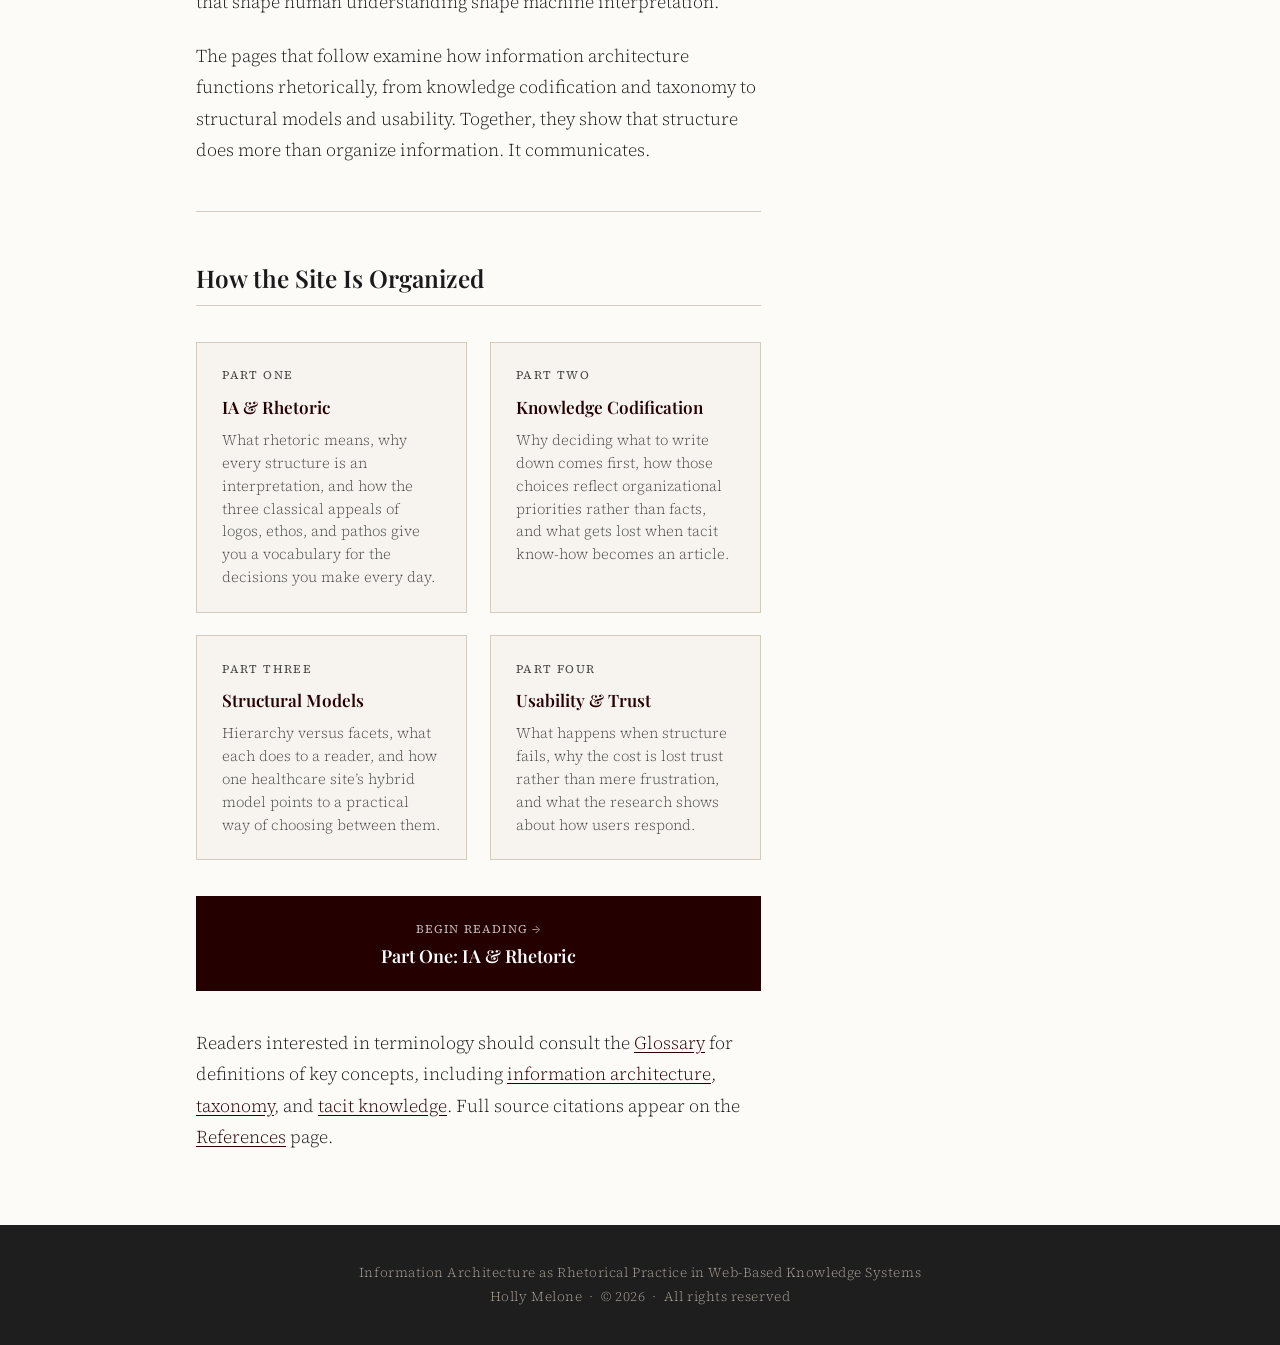
==== commit 5cecd5bc: "Update index.html" ====
--- a/index.html
+++ b/index.html
@@ -55,7 +55,7 @@
 
       <p><strong>Those decisions are rhetorical.</strong></p>
 
-      <p>The central argument of this site is that information architecture does more than support communication &mdash; it communicates. Taxonomies, hierarchies, metadata, and navigation systems all shape meaning. They direct attention, establish relationships, reinforce assumptions, and influence credibility before a reader encounters a single sentence.</p>
+      <p>Taxonomies, hierarchies, metadata, and navigation systems all shape meaning. They direct attention, establish relationships, reinforce assumptions, and influence credibility before a reader encounters a single sentence.</p>
 
       <p>This perspective becomes even more significant as organizations adopt AI-assisted retrieval. Information architecture no longer guides only human readers. It also guides the systems that retrieve, rank, and generate information. Search engines, AI assistants, and large language models rely on the structures people create to organize knowledge. As a result, the same architectural decisions that shape human understanding shape machine interpretation.</p>
 
